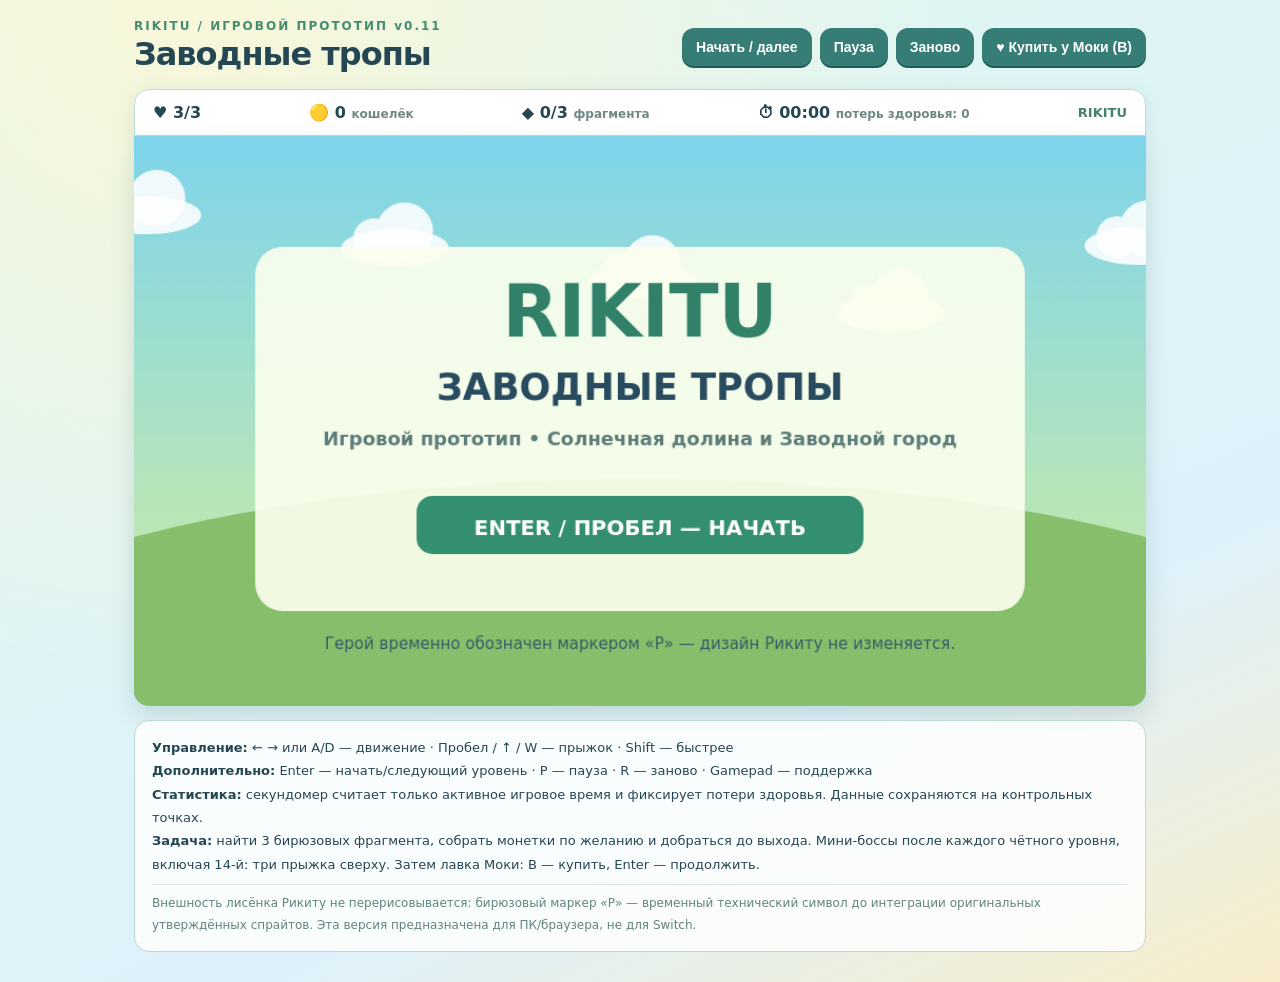
==== RIKITU_play_now.html @ 71de5b31 "Add Castle Gardens and Heart Foundry atop verified Mountain world" ====
<!doctype html>
<html lang="ru">
<head>
<meta charset="UTF-8"/>
<meta name="viewport" content="width=device-width, initial-scale=1"/>
<title>RIKITU: Заводные тропы — игровой прототип v0.11</title>
<style>
:root{color-scheme:light;font-family:system-ui,-apple-system,BlinkMacSystemFont,'Segoe UI',sans-serif; background:#e8f4ec;color:#254653}
*{box-sizing:border-box}body{margin:0;min-height:100vh;background:radial-gradient(ellipse at 15% 0%,#f8f7d9,transparent 50%),linear-gradient(155deg,#e0f8ef,#def1fb 70%,#f8edca)}
.shell{margin:auto;max-width:1060px;padding:19px 24px 30px}.top{display:flex;gap:10px;align-items:center;justify-content:space-between;flex-wrap:wrap;margin-bottom:14px}.eyebrow{font-size:12px;font-weight:900;letter-spacing:2px;color:#448b70}h1{margin:3px 0;font-size:32px;line-height:1.14;letter-spacing:-1px}.topactions{display:flex;gap:8px;flex-wrap:wrap}button{border:none;cursor:pointer;border-radius:12px;background:#367e75;color:#fff;font-size:14px;font-weight:800;padding:11px 14px;box-shadow:0 2px 0 #1e5b56}button:hover{background:#2c695f}button:active{transform:translateY(1px);box-shadow:0 1px 0 #1e5b56}.hud{display:flex;flex-wrap:wrap;justify-content:space-between;gap:12px;padding:13px 18px;align-items:center;background:#fff;box-shadow:0 4px 20px #56756622;border:1px solid #bdddcf;border-radius:15px 15px 0 0;font-weight:900}.hud span{white-space:nowrap}.hud span small{color:#708783;font-size:12px;font-weight:600}.hud .level-mark{color:#458171;font-size:13px}.stage{overflow:hidden;background:#76c4df;border-radius:0 0 15px 15px;box-shadow:0 10px 24px #2e58552b}canvas{display:block;width:100%;height:auto;aspect-ratio:16/9;image-rendering:auto}.help{margin-top:14px;background:#ffffffd9;padding:15px 17px;border:1px solid #bbd9cf;border-radius:15px;font-size:13px;line-height:1.8}.note{margin-top:8px;border-top:1px solid #d7e7dc;padding-top:8px;color:#63837d;font-size:12px}.touchbar{display:flex;gap:10px;justify-content:center;margin:12px 0 0;touch-action:none}.touchbar button{font-size:17px;min-width:88px;padding:15px}.touchbar button:last-child{min-width:165px;background:#c68043}@media(min-width:1024px){.touchbar{display:none}}@media(max-width:600px){.shell{padding:8px 8px 30px}h1{font-size:27px}.topactions button{font-size:11px;padding:9px}.hud{gap:5px;padding:10px 8px;font-size:13px}.hud .level-mark{font-size:10px}.help{font-size:12px}.note{font-size:11px}}

</style>
</head>
<body>
<main class="shell">
  <header class="top">
    <div><div class="eyebrow">RIKITU / ИГРОВОЙ ПРОТОТИП v0.11</div><h1>Заводные тропы</h1></div>
    <div class="topactions"><button id="start">Начать / далее</button><button id="pause">Пауза</button><button id="restart">Заново</button><button id="buy-heart">♥ Купить у Моки (B)</button></div>
  </header>
  <div id="hud" class="hud" aria-live="polite"><span>♥ 3</span><span>🟡 0</span><span>◆ 0/3</span><span>RIKITU</span></div>
  <div class="stage"><canvas id="game" width="960" height="540" aria-label="Игровой прототип четырнадцати уровней RIKITU"></canvas></div>
  <div class="touchbar" aria-label="Экранное управление"><button data-touch="left">◀</button><button data-touch="right">▶</button><button data-touch="jump">ПРЫЖОК</button></div>
  <div class="help">
    <div><b>Управление:</b> ← → или A/D — движение · Пробел / ↑ / W — прыжок · Shift — быстрее</div>
    <div><b>Дополнительно:</b> Enter — начать/следующий уровень · P — пауза · R — заново · Gamepad — поддержка</div>
    <div><b>Статистика:</b> секундомер считает только активное игровое время и фиксирует потери здоровья. Данные сохраняются на контрольных точках.</div>
    <div><b>Задача:</b> найти 3 бирюзовых фрагмента, собрать монетки по желанию и добраться до выхода. Мини-боссы после каждого чётного уровня, включая 14-й: три прыжка сверху. Затем лавка Моки: B — купить, Enter — продолжить.</div>
    <div class="note">Внешность лисёнка Рикиту не перерисовывается: бирюзовый маркер «Р» — временный технический символ до интеграции оригинальных утверждённых спрайтов. Эта версия предназначена для ПК/браузера, не для Switch.</div>
  </div>
</main>
<script>
/* RIKITU: Zavodnye Tropy — portable rules, no copyrighted visual assets.
 * This module works in both browsers (window.RikituCore) and Node (require).
 */
(function(root, make) {
  const api = make();
  if (typeof module !== 'undefined' && module.exports) module.exports = api;
  root.RikituCore = api;
})(typeof globalThis !== 'undefined' ? globalThis : this, function(){
  'use strict';
  const SETTINGS = Object.freeze({
    gravity: 1580,
    jumpSpeed: 625,
    walkSpeed: 225,
    runSpeed: 265,
    playerWidth: 33,
    playerHeight: 43,
    startingHearts: 3,
    maxHearts: 7,
    coinsPerStage: 90,
    heartUnlockStages: [2,6,10,14],
    heartUpgradePrices: [120,160,200,240],
    fragmentsPerStage: 3,
    checkpointX: [1260, 1430],
    invincibility: 1.6,
    coyoteTime: 0.115,
    jumpBuffer: 0.12,
  });
  function boxHit(a,b){return a.x < b.x+b.w && a.x+a.w > b.x && a.y < b.y+b.h && a.y+a.h>b.y;}
  function canExit(fragments,bossRequired,bossDefeated){
    return fragments>=SETTINGS.fragmentsPerStage && (!bossRequired || bossDefeated);
  }
  function collectFragment(collected,id) {const after = new Set(collected);after.add(id);return after;}
  function playerCanJump(p) {return !!p.grounded || p.coyote>0;}
  function stompFromAbove(prevBottom, nowBottom, targetTop, falling){
    return falling && prevBottom<=targetTop+12 && nowBottom >=targetTop;
  }
  function heartAfterDamage(hearts) {return Math.max(0,hearts-1);}
  function isShopStage(stage){return Number.isInteger(stage)&&stage>=2&&stage<=16&&stage%2===0;}
  function unlockedUpgrades(clearedStage){
    return SETTINGS.heartUnlockStages.filter(s=>clearedStage>=s).length;
  }
  function nextHeartPurchase(clearedStage,purchasedCount,coins){
    const limit=unlockedUpgrades(clearedStage);
    if(!isShopStage(clearedStage)||!Number.isInteger(purchasedCount)||purchasedCount<0||purchasedCount>=4)
      return {available:false,reason:'not-in-shop-or-maxed'};
    if(purchasedCount>=limit)return {available:false,reason:'not-unlocked'};
    const price=SETTINGS.heartUpgradePrices[purchasedCount];
    return {available:coins>=price,reason:coins>=price?'ready':'insufficient-coins',price,
      heartsAfter:SETTINGS.startingHearts+purchasedCount+1,unlocked:limit};
  }
  function buyHeart(clearedStage,purchasedCount,coins){
    const offer=nextHeartPurchase(clearedStage,purchasedCount,coins);
    if(!offer.available)return {success:false,purchasedCount,coins,hearts:SETTINGS.startingHearts+purchasedCount};
    return {success:true,purchasedCount:purchasedCount+1,coins:coins-offer.price,hearts:offer.heartsAfter};
  }
  return {SETTINGS,boxHit,canExit,collectFragment,playerCanJump,stompFromAbove,heartAfterDamage,
    isShopStage,unlockedUpgrades,nextHeartPurchase,buyHeart};
});

</script>
<script>
(function () {
  'use strict';
  const C=window.RikituCore;
  if(!C) throw new Error('game-core.js must load before game.js');
  const canvas=document.querySelector('#game'),ctx=canvas.getContext('2d');
  const W=960,H=540,GROUND=456;
  const sfx=()=>{}; // Sound will come from original RIKITU sound-design later.
  // v0.2: four sections, three checkpoints and exactly 90 optional coins per route.
  const coinsAlong=(spans,step=145)=>spans.flatMap(([a,b])=>{
    const out=[];for(let x=Math.max(160,a+135);x<b-80;x+=step)out.push([x,393]);return out;
  });
  const platformCoins=platforms=>platforms.flatMap(([x,y,w])=>
    [0.25,0.50,0.75].map(t=>[Math.round(x+w*t),y-46]));
  const chapterInfo=[
    {name:'Цветочная тропа',world:'Солнечная долина',width:7900,
      ground:[[0,1660],[1735,3020],[3095,4310],[4385,5790],[5865,7900]],
      platforms:[[490,390,185],[1030,383,175],[1450,386,165],[2080,385,200],[2630,388,185],
        [3380,386,195],[3560,374,165],[4040,391,195],[4740,389,190],[5230,378,190],
        [5600,394,145],[6280,382,180],[6770,388,210],[7330,388,180]],
      fragments:[[1530,345],[3650,332],[6870,347]],checkpoints:[2050,4490,6150],
      enemies:[{x:820,a:745,b:1030},{x:2450,a:2310,b:2700},{x:3270,a:3150,b:3470},
        {x:4840,a:4660,b:5070},{x:5480,a:5350,b:5640},{x:7130,a:7030,b:7320}],
      sections:[[0,'Цветущие луга'],[2000,'Лесная опушка'],[4200,'Старый ручей'],[6100,'Дорога к мосту']],
      gate:7770,boss:null,startText:'Длинная Цветочная тропа: найди три фрагмента по пути!',
      endText:'Мост восстановлен! Но у мельницы клубится странный пар. Надо проверить.',decor:'meadow'},
    {name:'Мельница у ручья',world:'Солнечная долина',width:8550,
      ground:[[0,1810],[1880,3250],[3330,4690],[4770,6050],[6130,8550]],
      platforms:[[545,385,180],[1190,388,200],[1590,379,190],[2320,381,180],
        [2850,386,185],[3590,390,180],[4210,379,210],[4470,394,180],
        [5140,383,210],[5780,384,155],[6540,386,185],[6980,382,195],[7450,382,185]],
      fragments:[[1650,340],[4275,340],[7030,343]],checkpoints:[2200,4930,6980],
      enemies:[{x:840,a:735,b:1050},{x:2520,a:2440,b:2750},{x:3710,a:3550,b:3900},
        {x:5330,a:5200,b:5520},{x:6320,a:6200,b:6530},{x:7260,a:7160,b:7440}],
      sections:[[0,'Речной берег'],[2100,'Деревянные настилы'],[4300,'Водяные колёса'],[6700,'Мельничный двор']],
      gate:8370,boss:{x:7910,hp:3,name:'Заводной Жук'},startText:'Собери три фрагмента и победи мини-босса!',
      endText:'Рикиту находит пластину с клеймом мастерской. Это точно не простая авария…',decor:'mill'}
    ,{name:'Грибная роща',world:'Солнечная долина',width:8270,
      ground:[[0,1670],[1745,3180],[3260,4790],[4870,6330],[6410,8270]],
      platforms:[[520,381,200],[1080,380,180],[1490,384,185],[2200,377,210],
        [2760,387,190],[3530,379,190],[3940,379,190],[4440,388,200],
        [5170,381,175],[5740,387,220],[6660,378,180],[7040,383,200],[7570,382,205]],
      mushrooms:[[940,GROUND],[2670,GROUND],[5660,GROUND]],
      fragments:[[1530,344],[3970,344],[7040,346]],checkpoints:[2010,4330,6520],
      enemies:[{x:860,a:760,b:1030},{x:2380,a:2280,b:2520},{x:3690,a:3490,b:3880},
        {x:5280,a:5170,b:5500},{x:6110,a:5970,b:6280},{x:7490,a:7330,b:7720}],
      sections:[[0,'Лесные поляны'],[2110,'Пружинящие грибы'],[4210,'Тихая пещера'],[6380,'Тайная тропа']],
      gate:8140,boss:null,startText:'Грибная роща: мягкие грибы подбрасывают Рикиту выше!',
      endText:'Все часы показывают 07:12. Рейна предлагает исследовать старый мост.',decor:'grove'},
    {name:'Мост шестерён',world:'Солнечная долина',width:8880,
      ground:[[0,1730],[1810,3370],[3450,4960],[5040,6610],[6690,8880]],
      platforms:[[610,380,190],[1280,378,200],[1630,383,175],[2380,378,200],
        [2910,383,185],[3680,376,195],[4220,382,210],[4710,379,180],
        [5460,382,195],[6040,379,215],[7070,382,175],[7420,376,205],[7930,381,190]],
      switches:[[2260,GROUND],[4930,GROUND],[6990,GROUND]],
      fragments:[[1580,343],[4590,339],[7420,343]],checkpoints:[2100,4570,6900],
      enemies:[{x:870,a:760,b:1020},{x:2570,a:2460,b:2850},{x:3860,a:3690,b:4060},
        {x:5510,a:5400,b:5690},{x:6360,a:6190,b:6550},{x:7620,a:7510,b:7840}],
      sections:[[0,'Первый пролёт'],[2190,'Механические опоры'],[4440,'Три рычага'],[6660,'Ворота моста']],
      gate:8740,boss:{x:8290,hp:3,name:'Страж моста'},
      startText:'Мост шестерён: включи рычаги, найди три фрагмента и одолей Стража!',
      endText:'Приказ закрыть мост отдали заранее. Рикиту с Рейной идут в Заводной город.',decor:'bridge'}
    ,{name:'Улица мастерских',world:'Заводной город',width:9140,
      ground:[[0,1790],[1865,3450],[3530,5020],[5095,6650],[6730,9140]],
      platforms:[[510,385,190],[1080,381,190],[1550,383,205],[2250,379,195],[2840,384,210],
        [3710,386,180],[4170,380,210],[4660,385,180],[5480,383,210],
        [5960,379,205],[7120,380,185],[7580,385,190],[8160,383,220]],
      conveyors:[[1070,430,300,48],[3890,430,300,-42],[6960,430,300,52]],
      fragments:[[1700,345],[4590,346],[7780,345]],checkpoints:[2200,4760,6920],
      enemies:[{x:780,a:670,b:1050},{x:2490,a:2370,b:2710},{x:3920,a:3760,b:4080},
        {x:5680,a:5540,b:5830},{x:6500,a:6360,b:6620},{x:8480,a:8330,b:8630}],
      sections:[[0,'Часовая улица'],[2280,'Фабричные дворы'],[4580,'Улица посылок'],[6890,'Площадь мастерских']],
      gate:8950,boss:null,startText:'Новый мир: Заводной город! Найди три фрагмента и накладную Кэша.',
      endText:'Кэш показывает накладную: все грузы везли через Подземную доставку.',decor:'city'},
    {name:'Подземная доставка',world:'Заводной город',width:9910,
      ground:[[0,1870],[1940,3550],[3630,5280],[5360,7020],[7100,9910]],
      platforms:[[520,382,185],[1230,378,210],[1720,380,205],[2440,383,200],[3080,379,190],
        [3910,382,205],[4680,378,195],[5160,386,175],[5910,383,190],
        [6520,379,210],[7550,385,190],[8170,381,195],[8780,383,205]],
      conveyors:[[590,431,310,42],[3980,430,310,-48],[7480,430,330,50]],
      vents:[[1350,GROUND],[4740,GROUND],[7910,GROUND]],
      fragments:[[1810,342],[5220,340],[8120,345]],checkpoints:[2300,5060,7360],
      enemies:[{x:780,a:680,b:1030},{x:2680,a:2550,b:2930},{x:3820,a:3700,b:4000},
        {x:5550,a:5430,b:5690},{x:6860,a:6770,b:6990},{x:8420,a:8260,b:8610}],
      sections:[[0,'Транспортный тоннель'],[2390,'Пневматические шахты'],[4870,'Зона сортировки'],[7350,'Главный грузовой склад']],
      gate:9730,boss:{x:9210,hp:3,name:'Пыльный бурильщик'},
      startText:'Подземная доставка: паровые подъёмники и конвейеры помогут найти детали.',
      endText:'Магистр Пыль подтверждает: тоннели закрыли по странному приказу.',decor:'tunnel'}
    ,{name:'Часовая площадь',world:'Заводной город',width:9470,
      ground:[[0,1820],[1895,3520],[3600,5220],[5300,6840],[6920,9470]],
      platforms:[[510,383,200],[1180,379,190],[1590,383,205],[2440,382,180],[3130,378,200],
        [3900,385,205],[4560,379,190],[5030,383,180],[5650,381,220],
        [6370,385,190],[7360,382,205],[8050,379,190],[8670,381,210]],
      clockPads:[[1350,GROUND],[4140,GROUND],[7770,GROUND]],
      conveyors:[[2600,430,310,40],[6030,430,300,-42]],
      fragments:[[1740,345],[4760,345],[8110,344]],checkpoints:[2240,4930,7240],
      enemies:[{x:850,a:720,b:1070},{x:2700,a:2590,b:2910},{x:4000,a:3830,b:4190},
        {x:5560,a:5450,b:5750},{x:6590,a:6470,b:6800},{x:8410,a:8280,b:8560}],
      sections:[[0,'Колокольная улица'],[2360,'Площадь механиков'],[4720,'Архивный проход'],[7040,'Старый регистратор']],
      gate:9290,boss:null,startText:'Часовая площадь: циферблаты поднимают Рикиту без ограничения времени.',
      endText:'Регистратор сохранил время 07:12. Кто-то позднее исправил записи!',decor:'clock'},
    {name:'Склад приказов',world:'Заводной город',width:10180,
      ground:[[0,1900],[1980,3700],[3780,5520],[5600,7450],[7530,10180]],
      platforms:[[480,381,195],[1250,384,205],[1690,380,190],[2390,379,205],
        [3120,385,195],[4100,381,200],[4770,383,205],[5390,380,185],
        [6160,382,195],[6840,379,210],[7660,384,200],[8310,381,205],[8970,379,190]],
      conveyors:[[890,430,315,45],[4320,430,300,-48],[7730,430,330,47]],
      switches:[[2120,GROUND],[5390,GROUND],[7560,GROUND]],
      fragments:[[1820,344],[5080,343],[8450,343]],checkpoints:[2380,5230,7710],
      enemies:[{x:850,a:740,b:1090},{x:2720,a:2590,b:2870},{x:4250,a:4100,b:4480},
        {x:5840,a:5720,b:6080},{x:7230,a:7050,b:7410},{x:8560,a:8460,b:8820}],
      sections:[[0,'Приёмная склада'],[2460,'Линия сортировки'],[4990,'Комната печатей'],[7650,'Хранилище распоряжений']],
      gate:9990,boss:{x:9470,hp:3,name:'Патрульный автомат'},
      startText:'Склад приказов: активируй печати и найди три детали до выхода.',
      endText:'Рэтчет предъявил приказ центральной службы. Нить расследования ведёт в Забытые горы.',decor:'depot'}
    ,{name:'Туманный перевал',world:'Забытые горы',width:9520,
      ground:[[0,1830],[1910,3510],[3590,5260],[5340,7030],[7110,9520]],
      platforms:[[560,384,190],[1240,381,210],[1680,385,180],[2410,379,195],
        [3020,382,200],[3850,383,210],[4480,379,200],[5030,382,185],
        [5720,380,205],[6460,384,210],[7430,381,185],[8060,379,195],[8650,384,200]],
      gusts:[[1240,GROUND],[3880,GROUND],[7520,GROUND]],
      fragments:[[1740,344],[4730,344],[8170,345]],checkpoints:[2280,4880,7290],
      enemies:[{x:840,a:730,b:1040},{x:2610,a:2510,b:2880},{x:4170,a:4060,b:4370},
        {x:5660,a:5510,b:5820},{x:6870,a:6710,b:6980},{x:8460,a:8330,b:8680}],
      sections:[[0,'Туманная дорога'],[2310,'Скальный уступ'],[4810,'Старая метеостанция'],[7210,'Перевалочный пункт']],
      gate:9330,boss:null,startText:'Туманный перевал: восходящие потоки помогают перепрыгивать скалы.',
      endText:'В горной накладной указан необычный груз, направленный на Облачную пристань.',decor:'mountain'},
    {name:'Облачная пристань',world:'Забытые горы',width:10320,
      ground:[[0,1940],[2010,3820],[3900,5660],[5740,7670],[7750,10320]],
      platforms:[[580,383,205],[1180,379,190],[1710,382,210],[2480,382,205],
        [3180,378,195],[4260,382,195],[4850,381,205],[5470,384,185],
        [6350,380,210],[7050,383,195],[8040,381,190],[8680,379,210],[9260,384,200]],
      gusts:[[980,GROUND],[4300,GROUND],[7120,GROUND],[8620,GROUND]],
      conveyors:[[2860,430,300,38],[6520,430,300,-38]],
      fragments:[[1900,345],[5210,342],[8740,343]],checkpoints:[2470,5420,8020],
      enemies:[{x:870,a:760,b:1010},{x:2700,a:2550,b:2850},{x:4420,a:4300,b:4650},
        {x:6130,a:6000,b:6340},{x:7380,a:7210,b:7550},{x:9030,a:8900,b:9240}],
      sections:[[0,'Подъём к причалу'],[2560,'Облачные платформы'],[5120,'Зал погрузки'],[7920,'Лётная площадка']],
      gate:10140,boss:{x:9650,hp:3,name:'Ветряной автомат'},
      startText:'Облачная пристань: используй безопасные восходящие потоки, чтобы найти детали.',
      endText:'Капитан Буря сообщил: часовое оборудование везли по закрытому маршруту.',decor:'skyport'}
    ,{name:'Кристальные пещеры',world:'Забытые горы',width:9820,
      ground:[[0,1850],[1930,3630],[3710,5470],[5550,7250],[7330,9820]],
      platforms:[[540,381,185],[1100,378,195],[1560,383,205],[2350,381,190],
        [3060,385,195],[3890,379,210],[4560,383,190],[5090,380,190],
        [5900,380,215],[6620,383,205],[7500,380,190],[8190,383,210],[8930,380,190]],
      crystals:[[1120,GROUND],[3980,GROUND],[7650,GROUND]],
      fragments:[[1770,343],[4930,341],[8440,343]],checkpoints:[2370,5050,7470],
      enemies:[{x:850,a:710,b:1020},{x:2690,a:2510,b:2870},{x:4060,a:3920,b:4250},
        {x:5800,a:5650,b:5950},{x:6990,a:6810,b:7190},{x:8610,a:8470,b:8800}],
      sections:[[0,'Сверкающий вход'],[2430,'Зал кристаллов'],[4820,'Архив древних мастеров'],[7340,'Подземный ручей']],
      gate:9620,boss:null,startText:'Кристальные пещеры: светящиеся кристаллы мягко подбрасывают вверх.',
      endText:'Леди Морин показала старинный чертёж: Сердце дорог специально разъединяет шестерни при аварии.',decor:'crystal'},
    {name:'Шахта молчания',world:'Забытые горы',width:10700,
      ground:[[0,1910],[1990,3860],[3940,5900],[5980,7970],[8050,10700]],
      platforms:[[540,380,195],[1260,383,190],[1810,378,200],[2510,380,200],
        [3260,385,195],[4150,380,205],[4800,383,210],[5450,381,190],
        [6300,381,210],[7100,380,200],[8200,380,190],[8870,383,195],[9470,381,200]],
      conveyors:[[730,430,290,43],[4610,430,300,-44],[8290,430,330,46]],
      vents:[[1480,GROUND],[5140,GROUND],[7580,GROUND]],
      switches:[[2590,GROUND],[6030,GROUND],[8260,GROUND]],
      fragments:[[1810,343],[5600,342],[9130,344]],checkpoints:[2520,5490,8200],
      enemies:[{x:840,a:730,b:1040},{x:2800,a:2680,b:3020},{x:4300,a:4150,b:4500},
        {x:6660,a:6530,b:6850},{x:7850,a:7740,b:7970},{x:9110,a:8970,b:9270}],
      sections:[[0,'Шахтные ворота'],[2740,'Сортировка руды'],[5440,'Термальный архив'],[8180,'Площадка буровых машин']],
      gate:10530,boss:{x:9930,hp:3,name:'Буровой караул'},
      startText:'Шахта молчания: используй пар и конвейеры, затем останови Буровой караул.',
      endText:'Шахтный регистратор подтвердил опасное ускорение Сердца дорог. Нужно найти способ безопасного ремонта.',decor:'mine'}
    ,{name:'Замковые сады',world:'Замок механизмов',width:9950,
      ground:[[0,1950],[2030,3890],[3970,5860],[5940,7750],[7830,9950]],
      platforms:[[570,381,205],[1240,383,195],[1770,380,190],[2520,381,210],
        [3240,379,190],[4230,382,200],[4880,379,210],[5570,381,185],
        [6410,379,205],[7150,383,190],[8060,381,195],[8620,380,205],[9150,383,210]],
      mushrooms:[[1100,GROUND],[4780,GROUND],[8190,GROUND]],
      switches:[[2330,GROUND],[6110,GROUND],[8080,GROUND]],
      fragments:[[1840,344],[5240,342],[8730,346]],checkpoints:[2520,5280,7950],
      enemies:[{x:890,a:750,b:1070},{x:2790,a:2660,b:2960},{x:4380,a:4230,b:4630},
        {x:6580,a:6440,b:6760},{x:7640,a:7500,b:7740},{x:9060,a:8920,b:9250}],
      sections:[[0,'Розарий башен'],[2510,'Аллея статуй'],[5060,'Сад заводных ворот'],[7640,'Путь в литейную']],
      gate:9780,boss:null,startText:'Замковые сады: ищи три фрагмента, мягкие грибы и безопасные механические рычаги.',
      endText:'Барон Грейсток раскрыл свои сделки и указал дорогу к мастерской Моториуса.',decor:'gardens'},
    {name:'Литейная Сердца',world:'Замок механизмов',width:11200,
      ground:[[0,2040],[2120,4220],[4300,6420],[6500,8660],[8740,11200]],
      platforms:[[530,382,200],[1230,379,205],[1890,383,190],[2690,380,205],
        [3520,381,195],[4700,382,210],[5310,379,205],[6000,380,195],
        [6950,381,205],[7680,383,195],[8800,379,190],[9450,383,195],[10140,380,205]],
      conveyors:[[800,430,310,45],[4670,430,300,-42],[8940,430,320,47]],
      vents:[[1570,GROUND],[5420,GROUND],[8380,GROUND]],
      switches:[[2380,GROUND],[6500,GROUND],[8770,GROUND]],
      fragments:[[1960,343],[5900,344],[9560,342]],checkpoints:[2600,5800,8690],
      enemies:[{x:870,a:740,b:1040},{x:2990,a:2790,b:3160},{x:4740,a:4540,b:4920},
        {x:6930,a:6710,b:7130},{x:8350,a:8200,b:8590},{x:9590,a:9460,b:9800}],
      sections:[[0,'Зал руды'],[2740,'Кузнечные механизмы'],[5470,'Литейные конвейеры'],[8760,'Главная сборочная']],
      gate:11020,boss:{x:10470,hp:3,name:'Сборочный исполин'},
      startText:'Литейная Сердца: поднимайся на пару, обходи машины и останови Сборочного исполина.',
      endText:'Моториус показал ограничитель скорости. Теперь Сердце дорог можно восстановить безопасно.',decor:'foundry'}
  ].map(d=>{
    const coins=[...coinsAlong(d.ground),...platformCoins(d.platforms)];
    let i=0;
    while(coins.length<C.SETTINGS.coinsPerStage){
      const [a,b]=d.ground[i%d.ground.length],x=a+65+Math.floor(i/d.ground.length)*47;
      if(x<b-30&&!coins.some(c=>Math.abs(c[0]-x)<20&&Math.abs(c[1]-425)<20))coins.push([x,425]);
      i++;if(i>5000)throw new Error('Could not place target coins');
    }
    return {...d,coins:coins.slice(0,C.SETTINGS.coinsPerStage)};
  });
  const keys=new Set(); const touch={left:false,right:false,jump:false};
  let mode='title',levelIndex=0,level=null,p=null,cam=0,frame=0,lastTime=0,acc=0,toast='',toastTime=0,storyText='',bossHint=false;
  const fixed=1/60;
  let stageCoins=0,allCoins=0,purchasedHearts=0,shopStage=0;
  let stageSeconds=0,stageHits=0,stageRecords=[];
  const lifeCapacity=()=>C.SETTINGS.startingHearts+purchasedHearts;
  const clamp=(v,a,b)=>Math.min(b,Math.max(a,v));
  const coinBox=(x,y)=>({x:x-12,y:y-12,w:24,h:24});
  const formatClock=seconds=>`${String(Math.floor(seconds/60)).padStart(2,'0')}:${String(Math.floor(seconds%60)).padStart(2,'0')}`;

  const SAVE_KEY='rikitu-zavodnye-tropy-checkpoint-v1';
  const allowedSaveModes=new Set(['playing','between','shop','victory']);
  function readSave(){
    try{
      const raw=localStorage.getItem(SAVE_KEY);
      if(!raw)return null;
      const s=JSON.parse(raw);
      const int=x=>Number.isInteger(x);
      if(!s||s.version!==1||!allowedSaveModes.has(s.mode))return null;
      if(!int(s.levelIndex)||s.levelIndex<0||s.levelIndex>=chapterInfo.length)return null;
      // v0.5 ended after level 4; migrate its victory screen into the level-5 transition.
      if(s.mode==='victory'&&s.levelIndex===3&&chapterInfo.length>4)s.mode='between';
      if(s.mode==='victory'&&s.levelIndex===5&&chapterInfo.length>6)s.mode='between';
      if(s.mode==='victory'&&s.levelIndex===7&&chapterInfo.length>8)s.mode='between';
      if(s.mode==='victory'&&s.levelIndex===9&&chapterInfo.length>10)s.mode='between';
      if(s.mode==='victory'&&s.levelIndex===11&&chapterInfo.length>12)s.mode='between';
      if(!int(s.wallet)||s.wallet<0||s.wallet>chapterInfo.length*C.SETTINGS.coinsPerStage)return null;
      if(!int(s.purchased)||s.purchased<0||s.purchased>4||s.purchased>C.unlockedUpgrades(s.levelIndex+1))return null;
      if(!Array.isArray(s.fragments)||!Array.isArray(s.coins)||!Array.isArray(s.switches))return null;
      const d=chapterInfo[s.levelIndex];
      const validIds=(ids,max)=>ids.length<=max&&new Set(ids).size===ids.length&&ids.every(v=>int(v)&&v>=0&&v<max);
      if(!validIds(s.fragments,3)||!validIds(s.coins,d.coins.length)||!validIds(s.switches,(d.switches||[]).length))return null;
      if(!int(s.stageCoins)||s.stageCoins!==s.coins.length)return null; // Wallet may be lower after Moki purchases.
      if(!int(s.checkpoint)||![105,...d.checkpoints].includes(s.checkpoint))return null;
      if(!int(s.hearts)||s.hearts<1||s.hearts>3+s.purchased)return null;
      // Optional fields: existing checkpoint saves created before the pacing update remain valid.
      if(s.seconds!==undefined&&(!Number.isFinite(s.seconds)||s.seconds<0||s.seconds>36000))return null;
      if(s.hits!==undefined&&(!int(s.hits)||s.hits<0||s.hits>9999))return null;
      // Completion history was introduced after the original checkpoint format.
      if(s.records!==undefined){
        if(!Array.isArray(s.records)||s.records.length>chapterInfo.length)return null;
        const used=new Set();
        for(const r of s.records){
          if(!r||!int(r.stage)||r.stage<1||r.stage>s.levelIndex+1||used.has(r.stage))return null;
          if(!Number.isFinite(r.seconds)||r.seconds<0||r.seconds>36000)return null;
          if(!int(r.hits)||r.hits<0||r.hits>9999)return null;
          if(!int(r.coins)||r.coins<0||r.coins>C.SETTINGS.coinsPerStage)return null;
          used.add(r.stage);
        }
      }
      if(typeof s.bossDown!=='boolean')return null;
      if(s.mode==='shop'&&(!C.isShopStage(s.levelIndex+1)||!s.bossDown))return null;
      if(s.mode==='between'&&s.levelIndex>=chapterInfo.length-1)return null;
      if(s.mode==='victory'&&s.levelIndex!==chapterInfo.length-1)return null;
      return s;
    }catch(e){return null;}
  }
  let startupSave=readSave();
  function persist(){
    if(!level||!p||!allowedSaveModes.has(mode))return;
    const data={version:1,levelIndex,mode,wallet:allCoins,purchased:purchasedHearts,
      stageCoins,fragments:level.fragments.filter(x=>x.got).map(x=>x.id),
      coins:level.coins.filter(x=>x.got).map(x=>x.id),
      switches:level.switches.map((x,i)=>x.on?i:-1).filter(x=>x>=0),
      checkpoint:level.activeCheckpoint,hearts:p.hearts,
      seconds:Math.round(stageSeconds*10)/10,hits:stageHits,records:stageRecords.map(x=>({...x})),
      bossDown:!!level.boss&&!level.boss.alive};
    try{localStorage.setItem(SAVE_KEY,JSON.stringify(data));startupSave=data;}catch(e){}
  }
  function resume(){
    const s=startupSave;
    if(!s)return false;
    newLevel(s.levelIndex,false);
    allCoins=s.wallet;purchasedHearts=s.purchased;stageCoins=s.stageCoins;
    stageSeconds=s.seconds??0;stageHits=s.hits??0;stageRecords=(s.records||[]).map(x=>({...x}));
    for(const item of level.fragments)item.got=s.fragments.includes(item.id);
    for(const item of level.coins)item.got=s.coins.includes(item.id);
    level.switches.forEach((sw,i)=>{sw.on=s.switches.includes(i)});
    level.activeCheckpoint=s.checkpoint;
    level.checkpointCount=level.checkpoints.filter(cp=>cp<=s.checkpoint).length;
    p.spawnX=s.checkpoint;p.x=p.spawnX;p.y=GROUND-p.h;p.hearts=s.hearts;p.inv=1;
    if(s.bossDown&&level.boss){level.boss.alive=false;level.boss.hp=0;}
    mode=s.mode;shopStage=mode==='shop'?levelIndex+1:0;
    announce('Игра восстановлена с контрольной точки',2.5);
    updateHud();persist();return true;
  }

  function newLevel(index,save=true) {
    levelIndex=index;
    const d=chapterInfo[index];
    level={...d,
      platforms:d.platforms.map(a=>({x:a[0],y:a[1],w:a[2],h:16})),
      ground:d.ground.map(a=>({x:a[0],y:GROUND,w:a[1]-a[0],h:H-GROUND+180})),
      fragments:d.fragments.map((a,i)=>({id:i,x:a[0],y:a[1],w:25,h:25,got:false})),
      coins:d.coins.map((a,i)=>({id:i,x:a[0],y:a[1],got:false})),
      mushrooms:(d.mushrooms||[]).map(([x,y])=>({x,y})),
      conveyors:(d.conveyors||[]).map(([x,y,w,speed])=>({x,y,w,speed})),
      vents:(d.vents||[]).map(([x,y])=>({x,y})),
      clockPads:(d.clockPads||[]).map(([x,y])=>({x,y})),
      gusts:(d.gusts||[]).map(([x,y])=>({x,y})),
      crystals:(d.crystals||[]).map(([x,y])=>({x,y})),
      switches:(d.switches||[]).map(([x,y])=>({x,y,on:false})),
      enemies:d.enemies.map((e,i)=>({id:i,x:e.x,y:GROUND-28,w:33,h:28,a:e.a,b:e.b,dir:i%2?1:-1,dead:false})),
      boss:d.boss?{x:d.boss.x,y:GROUND-57,w:72,h:57,center:d.boss.x,hp:d.boss.hp,name:d.boss.name,hit:0,dir:1,alive:true}:null,
      activeCheckpoint:105, checkpointCount:0,
    };
    stageCoins=0;stageSeconds=0;stageHits=0;previousJump=false;
    p={x:105,y:GROUND-C.SETTINGS.playerHeight,w:C.SETTINGS.playerWidth,h:C.SETTINGS.playerHeight,
      vx:0,vy:0,grounded:false,coyote:0,jumpBuffer:0,inv:0,hearts:lifeCapacity(),
      spawnX:105, facing:1};
    cam=0;bossHint=false;toast=d.startText;toastTime=4.8;
    mode='playing';
    updateHud();if(save)persist();
  }
  function updateHud(){
    const fragmentCount=level?.fragments.filter(x=>x.got).length||0;
    const h=document.querySelector('#hud');
    h.innerHTML=`<span>♥ ${p?p.hearts:3}/${lifeCapacity()}</span><span>🟡 ${allCoins} <small>кошелёк</small></span><span>◆ ${fragmentCount}/3 <small>фрагмента</small></span><span>⏱ ${formatClock(stageSeconds)} <small>потерь здоровья: ${stageHits}</small></span><span class="level-mark">${level ? `${levelIndex+1}/${chapterInfo.length} — ${level.name} · ${Math.min(100,Math.round((p?.x||0)/level.width*100))}%` : 'RIKITU'}</span>`;
  }
  function announce(t,time=2.5){toast=t;toastTime=time;}
  function damage(){
    if(p.inv>0 || mode!=='playing')return;
    p.hearts=C.heartAfterDamage(p.hearts);p.inv=C.SETTINGS.invincibility;
    stageHits++;
    announce(p.hearts?'Осторожнее!':'Не беда! Вернёмся к контрольной точке.',1.6);
    if(p.hearts===0){p.hearts=lifeCapacity();respawn();}
    updateHud();persist();
  }
  function respawn(){
    p.x=p.spawnX;p.y=GROUND-p.h;p.vx=0;p.vy=0;p.inv=1.4;p.grounded=false;
    // Collected parts and coins persist, to keep the game accessible.
  }
  function jumpPressed(){return keys.has('Space')||keys.has('ArrowUp')||keys.has('KeyW')||touch.jump||gamepadJump;}
  let gamepadJump=false,gamepadX=0,gamepadPause=false,previousJump=false;
  function readGamepad(){
    let pads=[];try{pads=navigator.getGamepads?navigator.getGamepads():[];}catch(e){}
    const gp=Array.from(pads).find(g=>g&&g.connected);
    gamepadX=gp?gp.axes[0]||0:0;
    gamepadJump=!!(gp&&(gp.buttons[0]?.pressed||gp.buttons[1]?.pressed));
    const pause=!!(gp&&gp.buttons[9]?.pressed);
    if(pause&&!gamepadPause)togglePause(); gamepadPause=pause;
  }
  function update(dt){
    frame++;readGamepad();
    if(mode!=='playing')return;
    stageSeconds+=dt;
    const d=C.SETTINGS;
    if(toastTime>0)toastTime-=dt;
    p.inv=Math.max(0,p.inv-dt);
    const left=keys.has('ArrowLeft')||keys.has('KeyA')||touch.left||gamepadX<-.30;
    const right=keys.has('ArrowRight')||keys.has('KeyD')||touch.right||gamepadX>.30;
    p.vx=((right?1:0)-(left?1:0))*(keys.has('ShiftLeft')?d.runSpeed:d.walkSpeed);
    if(p.vx)p.facing=Math.sign(p.vx);
    const jumpNow=jumpPressed();
    p.jumpBuffer=(jumpNow&&!previousJump)?d.jumpBuffer:Math.max(0,p.jumpBuffer-dt);
    previousJump=jumpNow;
    p.coyote=p.grounded?d.coyoteTime:Math.max(0,p.coyote-dt);
    if(p.jumpBuffer>0&&C.playerCanJump(p)) {
      p.vy=-d.jumpSpeed;p.grounded=false;p.coyote=0;p.jumpBuffer=0;sfx();
    }
    const oldBottom=p.y+p.h;
    p.x=clamp(p.x+p.vx*dt,0,level.width-p.w);
    p.vy=Math.min(1050,p.vy+d.gravity*dt);
    p.y+=p.vy*dt;p.grounded=false;
    const solids=[...level.ground,...level.platforms];
    for(const b of solids){
      if(p.x+p.w <= b.x+3||p.x>=b.x+b.w-3)continue;
      if(p.vy>=0 && oldBottom<=b.y+10 && p.y+p.h>=b.y && p.y<=b.y){
        p.y=b.y-p.h;p.vy=0;p.grounded=true;
      }
    }
    // Gentle moving floor belts and steam updrafts: no new action buttons.
    if(p.grounded){
      for(const belt of level.conveyors){
        if(p.x+p.w>belt.x&&p.x<belt.x+belt.w){
          p.x=clamp(p.x+belt.speed*dt,0,level.width-p.w);break;
        }
      }
      for(const vent of level.vents){
        if(p.x+p.w>vent.x-18&&p.x<vent.x+52){
          p.vy=-705;p.grounded=false;announce('Паровой подъёмник!',1.2);break;
        }
      }
    }
    if(p.grounded){
      for(const dial of level.clockPads){
        if(p.x+p.w>dial.x-16&&p.x<dial.x+54){
          p.vy=-675;p.grounded=false;
          announce('Часовая пружина! Никакого таймера.',1.4);break;
        }
      }
    }
    // Gust vents are forgiving lifts: never force horizontal drift towards a pit.
    if(p.grounded){
      for(const gust of level.gusts){
        if(p.x+p.w>gust.x-24&&p.x<gust.x+66){
          p.vy=-690;p.grounded=false;announce('Тёплый восходящий поток!',1.3);break;
        }
      }
    }
    if(p.grounded){
      for(const crystal of level.crystals){
        if(p.x+p.w>crystal.x-20&&p.x<crystal.x+60){
          p.vy=-690;p.grounded=false;announce('Кристаллическая пружина!',1.2);break;
        }
      }
    }
    // Spring mushrooms are forgiving, optional vertical shortcuts in the Grove.
    if(p.grounded){
      for(const m of level.mushrooms){
        if(p.x+p.w>m.x-20&&p.x<m.x+64&&Math.abs(p.y+p.h-m.y)<7){
          p.vy=-730;p.grounded=false;announce('Пружинящий гриб!',1.0);break;
        }
      }
    }
    // One-touch bridge levers animate the route; only fragments gate the exit.
    for(const sw of level.switches){
      if(!sw.on&&p.x+p.w>sw.x&&p.x<sw.x+34&&Math.abs(p.y+p.h-sw.y)<75){
        sw.on=true;announce('Рычаг включён! Мост оживает.',1.7);
      }
    }
    if(p.y>H+150){damage();respawn();}
    let checkpointChanged=false;
    for(const cp of level.checkpoints){
      if(p.x>=cp && level.activeCheckpoint<cp){
        level.activeCheckpoint=cp;level.checkpointCount++;p.spawnX=cp;checkpointChanged=true;
        announce(`✓ Контрольная точка ${level.checkpointCount}/3. Находки сохраняются!`,2.9);
      }
    }
    let hudChanged=false;
    for(const part of level.fragments){
      if(part.got)continue;
      if(C.boxHit(p,{x:part.x-20,y:part.y-30,w:65,h:72})){
        part.got=true;hudChanged=true;
        const count=level.fragments.filter(q=>q.got).length;
        announce(count===3?'◆ Деталь собрана! Путь к выходу открыт.':`◆ Найден фрагмент ${count} из 3!`,3.0);
      }
    }
    for(const coin of level.coins){
      if(coin.got)continue;
      if(C.boxHit(p,coinBox(coin.x,coin.y))){coin.got=true;stageCoins++;allCoins++;hudChanged=true;}
    }
    for(const e of level.enemies){
      if(e.dead)continue;
      e.x+=e.dir*43*dt;
      if(e.x<e.a||e.x>e.b){e.x=clamp(e.x,e.a,e.b);e.dir*=-1;}
      if(C.boxHit(p,e)){
        if(C.stompFromAbove(oldBottom,p.y+p.h,e.y,p.vy>=0)){
          e.dead=true;p.vy=-360;announce('Отличный прыжок!',1.1);
        }else damage();
      }
    }
    if(level.boss&&level.boss.alive){
      let boss=level.boss;
      boss.hit=Math.max(0,boss.hit-dt);
      boss.x+=boss.dir*48*dt;
      if(boss.x<boss.center-80||boss.x>boss.center+80)boss.dir*=-1;
      if(p.x>boss.center-380&&!bossHint){bossHint=true;announce(`Мини-босс: ${boss.name}. Прыгни сверху трижды!`,4.5);}
      if(C.boxHit(p,boss)){
        if(boss.hit<=0&&C.stompFromAbove(oldBottom,p.y+p.h,boss.y,p.vy>=0)){
          boss.hp--;boss.hit=0.85;p.vy=-490;p.y=boss.y-p.h-1;
          announce(boss.hp?`${boss.name}: осталось ${boss.hp} попаданий!`:`${boss.name} остановлен! Иди к выходу.`,2.3);
          if(boss.hp===0){boss.alive=false;persist();}
        }else if(boss.hit<=0) damage();
      }
    }
    if(hudChanged)updateHud();
    if(hudChanged||checkpointChanged)persist();
    if(p.x+p.w >level.gate-30){
      if(C.canExit(level.fragments.filter(x=>x.got).length,!!level.boss,!level.boss||!level.boss.alive)){
        if(!stageRecords.some(r=>r.stage===levelIndex+1))
          stageRecords.push({stage:levelIndex+1,seconds:Math.round(stageSeconds*10)/10,hits:stageHits,coins:stageCoins});
        storyText=level.endText; if(C.isShopStage(levelIndex+1)){mode='shop';shopStage=levelIndex+1;} else mode=levelIndex===chapterInfo.length-1?'victory':'between';
        persist();
      } else if(toastTime<=0){
        const missing=level.fragments.filter(x=>!x.got);
        if(missing.length){
          const first=missing[0];
          const section=level.sections.reduce((found,s)=>s[0]<=first.x?s[1]:found,level.sections[0][1]);
          announce(`Фрагмент остался позади — участок «${section}». Вернись!`,3.3);
        }else announce('Сначала победи мини-босса!',2.6);
      }
    }
    const target=clamp(p.x-W*.37,0,Math.max(0,level.width-W));
    if(frame%15===0)updateHud();
    cam+=(target-cam)*clamp(8*dt,0,1);
  }
  function rounded(x,y,w,h,r,color){ctx.fillStyle=color;ctx.beginPath();ctx.roundRect(x,y,w,h,r);ctx.fill();}
  function text(t,x,y,size=22,color='#fff',align='left',weight='700'){
    ctx.textAlign=align;ctx.font=`${weight} ${size}px system-ui, Arial, sans-serif`;ctx.fillStyle=color;ctx.fillText(t,x,y);
  }
  function clouds(offset){
    ctx.save();ctx.translate(-offset*.15,0);
    for(let i=0;i<18;i++){
      let x=40+i*235,y=75+(i*31)%95;
      ctx.fillStyle='rgba(255,255,255,.88)';
      ctx.beginPath();ctx.ellipse(x,y,51,18,0,0,Math.PI*2);ctx.fill();
      ctx.beginPath();ctx.arc(x-20,y-8,20,0,Math.PI*2);ctx.arc(x+9,y-16,27,0,Math.PI*2);ctx.fill();
    }
    ctx.restore();
  }
  function background(){
    const gradient=ctx.createLinearGradient(0,0,0,H);
    if(level?.decor==='mill'){gradient.addColorStop(0,'#81d6ec');gradient.addColorStop(1,'#f3fbba');}
    else if(level?.decor==='city'){gradient.addColorStop(0,'#a7d3dc');gradient.addColorStop(1,'#ffe7bb');}
    else if(level?.decor==='tunnel'){gradient.addColorStop(0,'#637e9a');gradient.addColorStop(1,'#cad1ba');}
    else if(level?.decor==='clock'){gradient.addColorStop(0,'#c4c9ea');gradient.addColorStop(1,'#f8edbf');}
    else if(level?.decor==='depot'){gradient.addColorStop(0,'#a9b4c7');gradient.addColorStop(1,'#e6d2ac');}
    else if(level?.decor==='mountain'){gradient.addColorStop(0,'#89a6c1');gradient.addColorStop(1,'#dfead7');}
    else if(level?.decor==='skyport'){gradient.addColorStop(0,'#77bcdb');gradient.addColorStop(1,'#f7e4bf');}
    else if(level?.decor==='crystal'){gradient.addColorStop(0,'#7788b0');gradient.addColorStop(1,'#d6bfdc');}
    else if(level?.decor==='mine'){gradient.addColorStop(0,'#788a91');gradient.addColorStop(1,'#d7bca6');}
    else if(level?.decor==='gardens'){gradient.addColorStop(0,'#a5bccc');gradient.addColorStop(1,'#e9e8bf');}
    else if(level?.decor==='foundry'){gradient.addColorStop(0,'#758296');gradient.addColorStop(1,'#e7b997');}
    else {gradient.addColorStop(0,'#8bdaf3');gradient.addColorStop(1,'#fbf8d5');}
    ctx.fillStyle=gradient;ctx.fillRect(0,0,W,H);
    ctx.fillStyle='#fff7ba';ctx.beginPath();ctx.arc(800-cam*.03,89,42,0,Math.PI*2);ctx.fill();
    clouds(cam);
    ctx.save();ctx.translate(-cam*.18,0);
    for(let x=-300;x<level.width+W;x+=210){
      ctx.fillStyle=x%420?'#a3e8a5':'#84d6a2';
      ctx.beginPath();ctx.ellipse(x,485,160,170,0,Math.PI,0);ctx.fill();
    }
    ctx.restore();
    ctx.save();ctx.translate(-cam*.5,0);
    for(let x=-100;x<level.width+W;x+=340){
      const y=380+(Math.abs(x/340)%2)*20;
      ctx.fillStyle='#569b75';ctx.fillRect(x+45,y-60,15,82);
      for(const a of [[40,-78,40],[79,-68,30],[62,-97,34]]){
        ctx.fillStyle='#45b984';ctx.beginPath();ctx.arc(x+a[0],y+a[1],a[2],0,Math.PI*2);ctx.fill();
      }
    }
    ctx.restore();
    if(level?.decor==='mountain'||level?.decor==='skyport'){
      ctx.save();ctx.translate(-cam*.16,0);
      for(let x=-380;x<level.width+W;x+=430){
        ctx.fillStyle=level.decor==='skyport'?'#a8cdd3':'#7f9aab';
        ctx.beginPath();ctx.moveTo(x,440);ctx.lineTo(x+230,155);ctx.lineTo(x+475,440);ctx.closePath();ctx.fill();
        ctx.fillStyle='#edf5ed';ctx.beginPath();ctx.moveTo(x+180,219);ctx.lineTo(x+230,155);ctx.lineTo(x+285,217);ctx.closePath();ctx.fill();
      }
      ctx.restore();
    }
    if(level?.decor==='gardens'||level?.decor==='foundry'){
      ctx.save();ctx.translate(-cam*.24,0);
      for(let x=-350;x<level.width+W;x+=410){
        rounded(x+60,240,205,230,12,level.decor==='gardens'?'#8496a8':'#8f7c7f');
        rounded(x+120,145,83,125,7,level.decor==='gardens'?'#7b889b':'#786e7b');
        ctx.fillStyle=level.decor==='gardens'?'#dfe8b7':'#f7d3a5';
        ctx.beginPath();ctx.arc(x+165,300,30,0,Math.PI*2);ctx.fill();
      }
      ctx.restore();
    }
    if(level?.decor==='crystal'||level?.decor==='mine'){
      ctx.save();ctx.translate(-cam*.18,0);
      for(let x=-280;x<level.width+W;x+=370){
        ctx.fillStyle=level.decor==='crystal'?'#8d98c6':'#8d857e';
        ctx.beginPath();ctx.moveTo(x,450);ctx.lineTo(x+170,190);ctx.lineTo(x+360,450);ctx.closePath();ctx.fill();
        if(level.decor==='crystal'){
          ctx.fillStyle='#cadff4';ctx.beginPath();ctx.moveTo(x+172,190);ctx.lineTo(x+125,296);ctx.lineTo(x+220,288);ctx.closePath();ctx.fill();
        }
      }ctx.restore();
    }
    if(['city','tunnel','clock','depot'].includes(level?.decor)){
      ctx.save();ctx.translate(-cam*.28,0);
      for(let x=-300;x<level.width+W;x+=310){
        rounded(x+48,238,185,242,12,level.decor==='tunnel'?'#718592':'#a7a2a3');
        rounded(x+76,265,44,62,6,'#f4ddaa');
        rounded(x+145,265,44,62,6,'#f4ddaa');
        rounded(x+162,180,27,100,4,'#827e83');
        ctx.fillStyle='#e2e7df';ctx.beginPath();ctx.arc(x+175,180,31,0,Math.PI*2);ctx.fill();
        ctx.fillStyle='#8a9f9f';ctx.beginPath();ctx.arc(x+175,180,20,0,Math.PI*2);ctx.fill();
      }
      ctx.restore();
    }
  }
  function windmill(){
    const x=750-cam*.65,y=273;
    if(x<-160||x>W+160)return;
    ctx.save();ctx.translate(x,y);
    ctx.fillStyle='#f5e2a2';ctx.beginPath();ctx.moveTo(-40,130);ctx.lineTo(-26,-20);ctx.lineTo(31,-20);ctx.lineTo(44,130);ctx.fill();
    ctx.fillStyle='#a85a42';ctx.beginPath();ctx.moveTo(-43,-16);ctx.lineTo(0,-57);ctx.lineTo(39,-16);ctx.fill();
    rounded(-12,70,24,60,8,'#815846');
    ctx.translate(0,-13);ctx.rotate(Math.sin(frame/65)*0.05+frame*.002);
    for(let i=0;i<4;i++){ctx.save();ctx.rotate(i*Math.PI/2);ctx.fillStyle='#f4ebd2';ctx.fillRect(-9,-106,18,92);ctx.strokeStyle='#9b765c';ctx.lineWidth=3;ctx.strokeRect(-9,-106,18,92);ctx.restore();}
    ctx.fillStyle='#bc6f49';ctx.beginPath();ctx.arc(0,0,11,0,Math.PI*2);ctx.fill();ctx.restore();
  }
  function drawWorld(){
    background();if(level.decor==='mill')windmill();
    ctx.save();ctx.translate(-cam,0);
    for(const [i,g] of level.ground.entries()){
      rounded(g.x,g.y,g.w,H+90,0,'#b77b49');
      ctx.fillStyle='#76cf65';ctx.fillRect(g.x,g.y-9,g.w,14);
      ctx.fillStyle='#55ad51';ctx.fillRect(g.x,g.y,g.w,5);
      for(let x=g.x+17;x<g.x+g.w;x+=72){
        ctx.fillStyle='#d99f67';ctx.beginPath();ctx.arc(x,497+((x/70|0)%2)*24,6,0,Math.PI*2);ctx.fill();
        if(x%3<2){ctx.strokeStyle='#418a3d';ctx.lineWidth=2;ctx.beginPath();ctx.moveTo(x,g.y-10);ctx.lineTo(x,g.y-22);ctx.stroke();ctx.fillStyle=['#ffb9d5','#fff8b7','#e4b3fe'][((x/70)|0)%3];ctx.beginPath();ctx.arc(x,g.y-23,4,0,Math.PI*2);ctx.fill();}
      }
    }
    for(const b of level.platforms){rounded(b.x,b.y,b.w,b.h,7,'#b77a4d');rounded(b.x,b.y-5,b.w,11,6,'#72c760');}
    for(const belt of level.conveyors){
      rounded(belt.x,belt.y,belt.w,26,5,'#5b7078');
      for(let x=belt.x+18;x<belt.x+belt.w-12;x+=55)
        text(belt.speed>0?'›':'‹',x,belt.y+20,25,'#ffe8aa','center','800');
    }
    for(const crystal of level.crystals){
      rounded(crystal.x-13,GROUND-13,68,13,5,'#8193b1');
      ctx.fillStyle='#a8e9fa';ctx.beginPath();
      ctx.moveTo(crystal.x,GROUND-12);ctx.lineTo(crystal.x+20,GROUND-73);
      ctx.lineTo(crystal.x+43,GROUND-12);ctx.closePath();ctx.fill();
      ctx.fillStyle='#d8f9fd';ctx.beginPath();ctx.moveTo(crystal.x+20,GROUND-73);
      ctx.lineTo(crystal.x+20,GROUND-12);ctx.lineTo(crystal.x+43,GROUND-12);ctx.closePath();ctx.fill();
    }
    for(const gust of level.gusts){
      rounded(gust.x-13,GROUND-14,66,14,5,'#7da7b5');
      for(let i=0;i<3;i++){
        const yy=GROUND-24-((frame*1.2+i*31)%80);
        ctx.strokeStyle='rgba(220,247,252,.76)';ctx.lineWidth=3;
        ctx.beginPath();ctx.arc(gust.x+i*17,yy,9,Math.PI*.2,Math.PI*1.4);ctx.stroke();
      }
    }
    for(const dial of level.clockPads){
      rounded(dial.x-9,GROUND-15,59,13,5,'#708aa8');
      ctx.fillStyle='#fff6d4';ctx.beginPath();ctx.arc(dial.x+20,GROUND-36,25,0,Math.PI*2);ctx.fill();
      ctx.strokeStyle='#51728e';ctx.lineWidth=4;ctx.stroke();
      ctx.beginPath();ctx.moveTo(dial.x+20,GROUND-36);ctx.lineTo(dial.x+20,GROUND-52);
      ctx.moveTo(dial.x+20,GROUND-36);ctx.lineTo(dial.x+32,GROUND-36);ctx.stroke();
    }
    for(const vent of level.vents){
      rounded(vent.x-15,GROUND-16,65,16,5,'#758fa0');
      for(let i=0;i<3;i++){
        const yy=GROUND-20-((frame*1.5+i*27)%85);
        ctx.fillStyle='rgba(230,245,250,.6)';
        ctx.beginPath();ctx.arc(vent.x+i*16,yy,9,0,Math.PI*2);ctx.fill();
      }
    }
    for(const m of level.mushrooms){
      rounded(m.x+14,m.y-22,13,22,3,'#fff2df');
      ctx.fillStyle='#e58a7e';ctx.beginPath();ctx.ellipse(m.x+20,m.y-22,37,18,0,Math.PI,0);ctx.fill();
      text('↑',m.x+20,m.y-23,17,'#fff4d2','center');
    }
    for(const sw of level.switches){
      rounded(sw.x,sw.y-48,14,48,3,sw.on?'#4b9977':'#796a66');
      text(sw.on?'✓':'!',sw.x+7,sw.y-56,19,sw.on?'#2d8a6e':'#986342','center');
    }
    for(const [x,label] of level.sections) text(label,x+85,GROUND-175,16,'#315a6c','center','750');
    for(const cp of level.checkpoints){
      ctx.strokeStyle='#a9714b';ctx.lineWidth=5;ctx.beginPath();ctx.moveTo(cp,GROUND);ctx.lineTo(cp,GROUND-92);ctx.stroke();
      ctx.fillStyle=level.activeCheckpoint>=cp?'#69dfb1':'#fff1a7';
      ctx.beginPath();ctx.moveTo(cp,GROUND-91);ctx.lineTo(cp+55,GROUND-77);ctx.lineTo(cp,GROUND-61);ctx.fill();
    }
    for(const coin of level.coins){if(coin.got)continue;
      ctx.save();ctx.translate(coin.x,coin.y);ctx.scale(Math.max(.35,Math.abs(Math.cos(frame*.045+coin.id))),1);
      ctx.fillStyle='#f8bc32';ctx.beginPath();ctx.arc(0,0,13,0,Math.PI*2);ctx.fill();
      ctx.strokeStyle='#fff0a6';ctx.lineWidth=3;ctx.beginPath();ctx.arc(0,0,9,0,Math.PI*2);ctx.stroke();ctx.restore();
    }
    for(const f of level.fragments){if(f.got)continue;
      ctx.save();ctx.translate(f.x+12, f.y+4+Math.sin(frame*.06+f.id)*6);
      ctx.rotate(Math.PI/4);rounded(-13,-13,26,26,5,'#7afbe8');ctx.strokeStyle='#fff';ctx.lineWidth=3;ctx.strokeRect(-8,-8,16,16);ctx.restore();
    }
    for(const e of level.enemies){if(e.dead)continue;
      rounded(e.x,e.y,e.w,e.h,11,'#84588f');
      ctx.fillStyle='#fff';ctx.fillRect(e.x+6,e.y+8,7,7);ctx.fillRect(e.x+21,e.y+8,7,7);
      ctx.fillStyle='#2d254d';ctx.fillRect(e.x+9,e.y+10,3,3);ctx.fillRect(e.x+24,e.y+10,3,3);
    }
    if(level.boss&&level.boss.alive){
      const b=level.boss;
      rounded(b.x,b.y,b.w,b.h,19,b.hit>0?'#fba9a5':'#d5855e');
      ctx.strokeStyle='#703f38';ctx.lineWidth=5;
      for(let i=0;i<3;i++){ctx.beginPath();ctx.moveTo(b.x+11+i*26,b.y+48);ctx.lineTo(b.x+5+i*28,b.y+60);ctx.stroke();}
      ctx.fillStyle='#fff';ctx.fillRect(b.x+16,b.y+16,12,11);ctx.fillRect(b.x+45,b.y+16,12,11);
      ctx.fillStyle='#332e42';ctx.fillRect(b.x+20,b.y+19,5,5);ctx.fillRect(b.x+49,b.y+19,5,5);
      text(b.name.toUpperCase(),b.x+36,b.y-35,13,'#733e2c','center');
      for(let i=0;i<b.hp;i++)text('♥',b.x+14+i*20,b.y-16,16,'#ec5f5f');
    }
    // Exit remains visible, but needs the three parts and a defeated boss.
    const open=C.canExit(level.fragments.filter(f=>f.got).length,!!level.boss,!level.boss||!level.boss.alive);
    ctx.fillStyle=open?'#a8e7ba':'#bfc9c9';ctx.fillRect(level.gate,GROUND-93,54,93);
    rounded(level.gate+8,GROUND-81,38,78,7,open?'#61be88':'#84929c');
    text(open?'ВЫХОД':'ЗАМОК',level.gate+27,GROUND-106,15,'#374d56','center');
    for(let i=0;i<3;i++)text(i<level.fragments.filter(f=>f.got).length?'◆':'◇',level.gate+i*15+7,GROUND-54,14,'#f9efc1');
    if(p.inv<=0||Math.floor(frame/5)%2===0){
      // NEUTRAL TECHNICAL MARKER. Official fox artwork must be inserted unchanged later.
      rounded(p.x,p.y,p.w,p.h,10,'#315d90');
      rounded(p.x+5,p.y+6,p.w-10,p.h-14,6,'#75c2df');
      text('Р',p.x+p.w/2,p.y+30,24,'#193852','center','800');
    }
    ctx.restore();
    if(toastTime>0){
      rounded(165,H-92,W-330,54,15,'rgba(33,64,78,.83)');
      text(toast,W/2,H-58,Math.min(17,Math.floor(740/Math.max(toast.length,1))), '#fff','center','650');
    }
  }
  function overlay(title,lines,action){
    ctx.fillStyle='rgba(17,49,65,.72)';ctx.fillRect(0,0,W,H);
    rounded(180,107,600,320,26,'rgba(249,253,232,.98)');
    ctx.fillStyle='#4da782';ctx.fillRect(180,107,600,11);
    text(title,480,183,33,'#234c5a','center','800');
    let y=232;
    for(const line of lines){text(line,480,y,18,'#345b5a','center','600');y+=34;}
    rounded(285,355,390,51,14,'#3a9a77');
    text(action,480,387,20,'#fff','center');
  }
  function paint(){
    ctx.clearRect(0,0,W,H);
    if(mode==='title'){
      const gradient=ctx.createLinearGradient(0,0,0,H);gradient.addColorStop(0,'#7ed4ec');gradient.addColorStop(1,'#d7ef9d');ctx.fillStyle=gradient;ctx.fillRect(0,0,W,H);
      clouds(frame*2);ctx.fillStyle='#86bf6b';ctx.beginPath();ctx.ellipse(480,555,740,230,0,Math.PI,0);ctx.fill();
      rounded(115,105,730,345,26,'rgba(252,255,238,.91)');
      text('RIKITU',480,190,69,'#318168','center','900');
      text('ЗАВОДНЫЕ ТРОПЫ',480,250,35,'#284b5f','center','850');
      text('Игровой прототип • Солнечная долина и Заводной город',480,293,18,'#5d7d79','center','600');
      rounded(268,341,424,55,15,'#338f70');text(startupSave?'ENTER — ПРОДОЛЖИТЬ':'ENTER / ПРОБЕЛ — НАЧАТЬ',480,378,20,'#fff','center');
      text('Герой временно обозначен маркером «Р» — дизайн Рикиту не изменяется.',480,486,15,'#345e65','center','500');
    } else {
      drawWorld();
      if(mode==='paused')overlay('ПАУЗА',['Игра остановлена.','P — продолжить • R — начать заново'],'P — ПРОДОЛЖИТЬ');
      else if(mode==='between')overlay('УРОВЕНЬ ПРОЙДЕН!',[level.endText,`Время: ${formatClock(stageSeconds)} · попаданий: ${stageHits} · монет: ${stageCoins}/90`,`Следующий уровень: ${chapterInfo[levelIndex+1].name}`],`ENTER — УРОВЕНЬ ${levelIndex+2}`);
      else if(mode==='shop'){
        const offer=C.nextHeartPurchase(shopStage,purchasedHearts,allCoins);
        const n=C.unlockedUpgrades(shopStage);
        const lines=[`Монеты: ${allCoins} · Сердца: ${lifeCapacity()}/7`,
          `Уровень ${levelIndex+1}: ${formatClock(stageSeconds)} · попаданий: ${stageHits} · монет: ${stageCoins}/90`,
          `Открыто улучшений: ${n} из 4 · Куплено: ${purchasedHearts}`];
        if(offer.price){
          lines.push(`Следующее сердечко: ${offer.price} монет`);
          lines.push(offer.available?'B — КУПИТЬ СЕРДЕЧКО':'Монет пока не хватает — покупку можно отложить!');
        }else if(lifeCapacity()===7)lines.push('Получены все семь сердечек!');
        else lines.push('Следующее сердечко станет доступно в следующем мире.');
        overlay('МОКИ — ЛАВКА СЕРДЕЦ',lines,'ENTER — ПРОДОЛЖИТЬ');
        text('♥',745,180,33,'#d75f6d','center');
      }
      else if(mode==='victory')overlay('ЗАМОК МЕХАНИЗМОВ — ПЕРВАЯ ЧАСТЬ ПРОЙДЕНА!',['Восстановлено четырнадцать маршрутных шестерёнок.',`Последний уровень: ${formatClock(stageSeconds)} · попаданий: ${stageHits}`,'Регулятор Моториуса готов. Осталась Галерея часов.'],'ENTER — СЫГРАТЬ СНОВА');
    }
  }
  function togglePause(){if(mode==='playing'){mode='paused'}else if(mode==='paused'){mode='playing'}}
  function buyUpgrade(){
    if(mode!=='shop')return false;
    const purchase=C.buyHeart(shopStage,purchasedHearts,allCoins);
    if(!purchase.success)return false;
    purchasedHearts=purchase.purchasedCount;allCoins=purchase.coins;
    if(p)p.hearts=Math.min(lifeCapacity(),p.hearts+1);
    announce(`Спасибо, Моки! Теперь ${lifeCapacity()} сердечка здоровья!`,2.3);
    updateHud();persist();return true;
  }
  function resetCampaign(){try{localStorage.removeItem(SAVE_KEY)}catch(e){}startupSave=null;allCoins=0;purchasedHearts=0;shopStage=0;stageRecords=[];newLevel(0);}
  function act(){
    if(mode==='title'){if(!resume())resetCampaign();}
    else if(mode==='between')newLevel(levelIndex+1);
    else if(mode==='shop'){mode=levelIndex===chapterInfo.length-1?'victory':'between';persist();}
    else if(mode==='victory')resetCampaign();
    else if(mode==='paused')togglePause();
  }
  const eventButtons=new Set(['ArrowLeft','ArrowRight','ArrowUp','Space','ShiftLeft','KeyA','KeyD','KeyW','Enter','KeyP','Escape','KeyR','KeyB']);
  addEventListener('keydown',e=>{
    if(eventButtons.has(e.code))e.preventDefault();
    if(!keys.has(e.code)){
      if(e.code==='Enter'||(e.code==='Space'&&mode!=='playing'))act();
      if(e.code==='KeyP'||e.code==='Escape')togglePause();
      if(e.code==='KeyB'&&mode==='shop')buyUpgrade();
      if(e.code==='KeyR')resetCampaign();
    }
    keys.add(e.code);
  });
  addEventListener('keyup',e=>keys.delete(e.code));
  addEventListener('blur',()=>{keys.clear();touch.left=false;touch.right=false;touch.jump=false;if(mode==='playing')mode='paused';});
  document.querySelector('#start').addEventListener('click',act);
  document.querySelector('#pause').addEventListener('click',togglePause);
  document.querySelector('#restart').addEventListener('click',resetCampaign);
  document.querySelector('#buy-heart').addEventListener('click',buyUpgrade);
  document.querySelectorAll('[data-touch]').forEach(btn=>{
    const dir=btn.getAttribute('data-touch');
    btn.addEventListener('pointerdown',e=>{e.preventDefault();touch[dir]=true;btn.setPointerCapture(e.pointerId)});
    const off=e=>{e.preventDefault();touch[dir]=false};
    btn.addEventListener('pointerup',off);btn.addEventListener('pointercancel',off);
  });
  function loop(ts){
    const dt=Math.min(.10,(ts-lastTime)/1000||fixed);lastTime=ts;acc+=dt;
    let count=0;while(acc>=fixed&&count<6){update(fixed);acc-=fixed;count++;}
    paint();requestAnimationFrame(loop);
  }
  // Read-only health probe for browser integration tests.
  window.RIKITU_TEST_STATE=()=>({mode,level:levelIndex+1,playerX:p?.x,playerY:p?.y,fragments:level?.fragments.filter(x=>x.got).length,coins:stageCoins,bossHP:level?.boss?.hp??null,bossX:level?.boss?.x??null,bossY:level?.boss?.y??null,checkpoint:level?.activeCheckpoint,checkpointCount:level?.checkpointCount,hearts:p?.hearts,maxHearts:lifeCapacity(),wallet:allCoins,bought:purchasedHearts,shopStage,hasSave:!!startupSave,elapsedSeconds:Math.round(stageSeconds*100)/100,hitCount:stageHits,stageRecords:stageRecords.map(x=>({...x}))});
  window.RIKITU_TEST_SHOP=(coins=0,bought=purchasedHearts,stage=shopStage)=>C.nextHeartPurchase(stage,bought,coins);
  window.RIKITU_TEST_COLLECT_COINS=(count=90)=>{
    if(!level||!Number.isInteger(count)||count<0)return false;
    for(const coin of level.coins){
      if(count===0)break;
      if(!coin.got){coin.got=true;stageCoins++;allCoins++;count--;}
    }
    updateHud();return true;
  };
  window.RIKITU_TEST_LEVELS=()=>chapterInfo.map(d=>({width:d.width,fragments:d.fragments,coins:d.coins.length,checkpoints:d.checkpoints,sections:d.sections,gate:d.gate,boss:d.boss,mushrooms:d.mushrooms||[],switches:d.switches||[],conveyors:d.conveyors||[],vents:d.vents||[],clockPads:d.clockPads||[],gusts:d.gusts||[],crystals:d.crystals||[]}));
  window.RIKITU_TEST_MOVE=(x,y)=>{if(p&&level){p.x=clamp(x,0,level.width-p.w);p.y=y;p.vy=0;p.inv=2;}};
  updateHud();requestAnimationFrame(loop);
})();

</script>
</body>
</html>
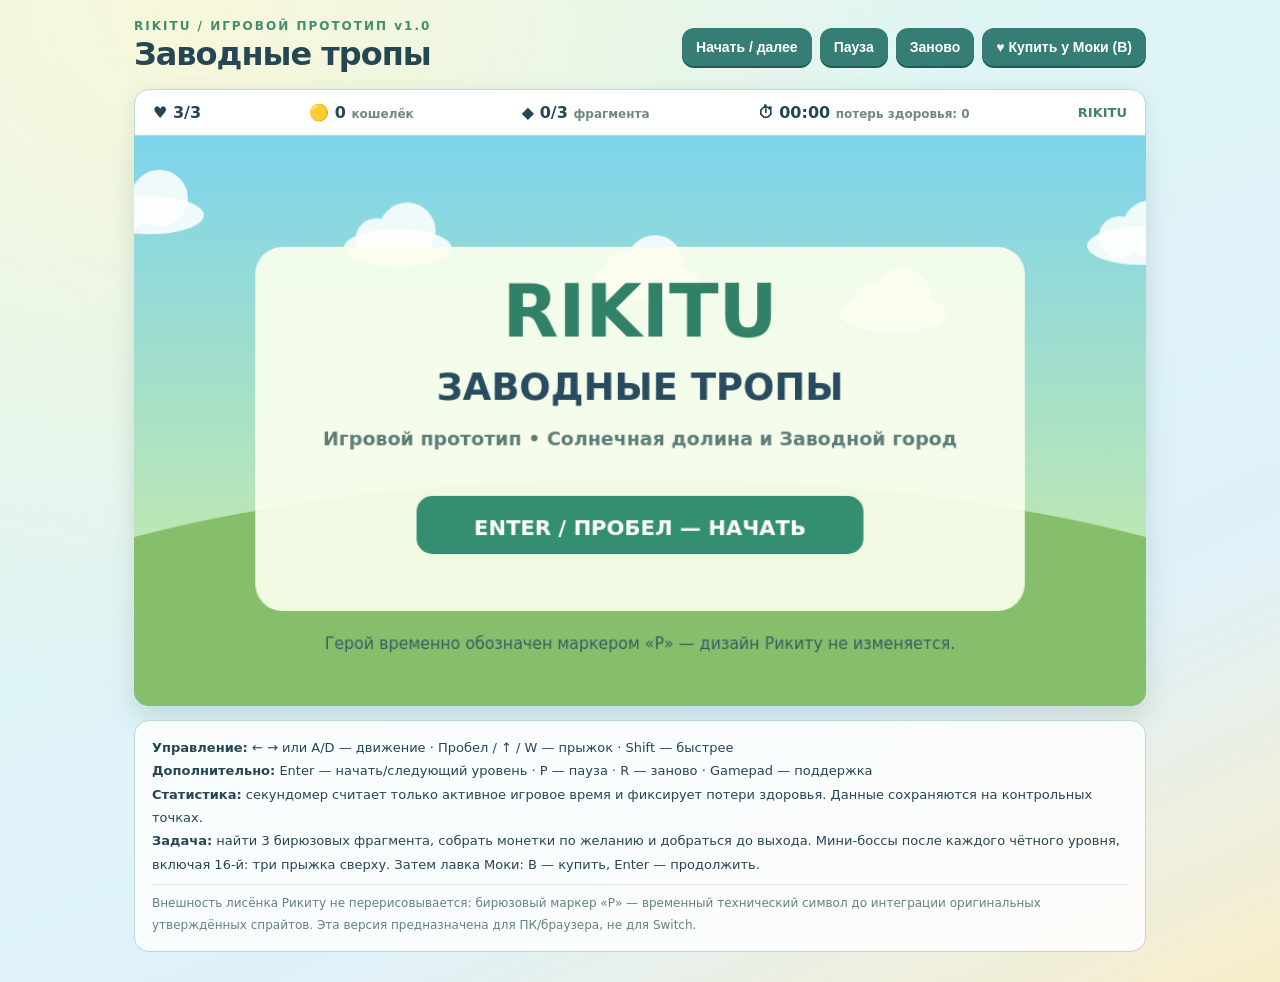
==== commit e62914b1: "Complete 16-stage campaign and epilogue on verified Castle world" ====
--- a/RIKITU_play_now.html
+++ b/RIKITU_play_now.html
@@ -3,7 +3,7 @@
 <head>
 <meta charset="UTF-8"/>
 <meta name="viewport" content="width=device-width, initial-scale=1"/>
-<title>RIKITU: Заводные тропы — игровой прототип v0.11</title>
+<title>RIKITU: Заводные тропы — игровой прототип v1.0</title>
 <style>
 :root{color-scheme:light;font-family:system-ui,-apple-system,BlinkMacSystemFont,'Segoe UI',sans-serif; background:#e8f4ec;color:#254653}
 *{box-sizing:border-box}body{margin:0;min-height:100vh;background:radial-gradient(ellipse at 15% 0%,#f8f7d9,transparent 50%),linear-gradient(155deg,#e0f8ef,#def1fb 70%,#f8edca)}
@@ -14,17 +14,17 @@
 <body>
 <main class="shell">
   <header class="top">
-    <div><div class="eyebrow">RIKITU / ИГРОВОЙ ПРОТОТИП v0.11</div><h1>Заводные тропы</h1></div>
+    <div><div class="eyebrow">RIKITU / ИГРОВОЙ ПРОТОТИП v1.0</div><h1>Заводные тропы</h1></div>
     <div class="topactions"><button id="start">Начать / далее</button><button id="pause">Пауза</button><button id="restart">Заново</button><button id="buy-heart">♥ Купить у Моки (B)</button></div>
   </header>
   <div id="hud" class="hud" aria-live="polite"><span>♥ 3</span><span>🟡 0</span><span>◆ 0/3</span><span>RIKITU</span></div>
-  <div class="stage"><canvas id="game" width="960" height="540" aria-label="Игровой прототип четырнадцати уровней RIKITU"></canvas></div>
+  <div class="stage"><canvas id="game" width="960" height="540" aria-label="Игровой прототип шестнадцати уровней RIKITU"></canvas></div>
   <div class="touchbar" aria-label="Экранное управление"><button data-touch="left">◀</button><button data-touch="right">▶</button><button data-touch="jump">ПРЫЖОК</button></div>
   <div class="help">
     <div><b>Управление:</b> ← → или A/D — движение · Пробел / ↑ / W — прыжок · Shift — быстрее</div>
     <div><b>Дополнительно:</b> Enter — начать/следующий уровень · P — пауза · R — заново · Gamepad — поддержка</div>
     <div><b>Статистика:</b> секундомер считает только активное игровое время и фиксирует потери здоровья. Данные сохраняются на контрольных точках.</div>
-    <div><b>Задача:</b> найти 3 бирюзовых фрагмента, собрать монетки по желанию и добраться до выхода. Мини-боссы после каждого чётного уровня, включая 14-й: три прыжка сверху. Затем лавка Моки: B — купить, Enter — продолжить.</div>
+    <div><b>Задача:</b> найти 3 бирюзовых фрагмента, собрать монетки по желанию и добраться до выхода. Мини-боссы после каждого чётного уровня, включая 16-й: три прыжка сверху. Затем лавка Моки: B — купить, Enter — продолжить.</div>
     <div class="note">Внешность лисёнка Рикиту не перерисовывается: бирюзовый маркер «Р» — временный технический символ до интеграции оригинальных утверждённых спрайтов. Эта версия предназначена для ПК/браузера, не для Switch.</div>
   </div>
 </main>
@@ -285,6 +285,34 @@
       gate:11020,boss:{x:10470,hp:3,name:'Сборочный исполин'},
       startText:'Литейная Сердца: поднимайся на пару, обходи машины и останови Сборочного исполина.',
       endText:'Моториус показал ограничитель скорости. Теперь Сердце дорог можно восстановить безопасно.',decor:'foundry'}
+    ,{name:'Галерея часов',world:'Замок механизмов',width:10300,
+      ground:[[0,1970],[2050,4070],[4150,6120],[6200,8160],[8240,10300]],
+      platforms:[[520,381,205],[1160,380,205],[1750,382,195],[2590,380,210],
+        [3350,383,205],[4480,380,200],[5090,382,205],[5680,380,195],
+        [6620,381,210],[7320,384,190],[8490,380,205],[9090,382,195],[9640,381,205]],
+      clockPads:[[1150,GROUND],[4500,GROUND],[8470,GROUND]],
+      switches:[[2320,GROUND],[6360,GROUND],[8550,GROUND]],
+      fragments:[[1800,345],[5490,343],[9290,343]],checkpoints:[2500,5430,8210],
+      enemies:[{x:870,a:730,b:1050},{x:2810,a:2690,b:3000},{x:4550,a:4420,b:4770},
+        {x:6660,a:6540,b:6900},{x:7960,a:7810,b:8130},{x:9390,a:9260,b:9550}],
+      sections:[[0,'Коридор маятников'],[2580,'Башня циферблатов'],[5250,'Архив времени'],[8220,'Последняя запись']],
+      gate:10120,boss:null,startText:'Галерея часов: циферблаты помогают добраться до записей без таймера.',
+      endText:'Запись 07:12 доказывает: Хроном сам запустил аварийную остановку Сердца дорог.',decor:'gallery'},
+    {name:'Зал Сердца',world:'Замок механизмов',width:11750,
+      ground:[[0,2160],[2240,4490],[4570,6830],[6910,9110],[9190,11750]],
+      platforms:[[520,380,195],[1230,381,200],[1820,383,195],[2860,380,210],
+        [3590,381,205],[4760,382,210],[5550,380,190],[6150,382,195],
+        [7390,381,210],[8120,380,200],[9160,382,195],[9930,380,195],[10740,380,210]],
+      conveyors:[[880,430,330,44],[5070,430,300,-44],[9200,430,310,45]],
+      vents:[[1700,GROUND],[5640,GROUND],[8580,GROUND]],
+      clockPads:[[3310,GROUND],[7410,GROUND]],
+      fragments:[[2020,342],[6200,342],[9950,342]],checkpoints:[2930,6260,9260],
+      enemies:[{x:920,a:780,b:1130},{x:3090,a:2920,b:3310},{x:4850,a:4680,b:5000},
+        {x:6990,a:6870,b:7200},{x:9030,a:8890,b:9120},{x:10120,a:9990,b:10370}],
+      sections:[[0,'Подход к Сердцу'],[3030,'Каналы энергии'],[6000,'Защитный контур'],[9160,'Центральный механизм']],
+      gate:11560,boss:{x:10950,hp:3,name:'Хранитель минут'},
+      startText:'Зал Сердца: собери последнюю шестерёнку и отключи Хранителя минут.',
+      endText:'Рикиту и Хроном запускают безопасное Сердце дорог. Часы идут: 07:13.',decor:'heart'}
   ].map(d=>{
     const coins=[...coinsAlong(d.ground),...platformCoins(d.platforms)];
     let i=0;
@@ -321,6 +349,7 @@
       if(s.mode==='victory'&&s.levelIndex===7&&chapterInfo.length>8)s.mode='between';
       if(s.mode==='victory'&&s.levelIndex===9&&chapterInfo.length>10)s.mode='between';
       if(s.mode==='victory'&&s.levelIndex===11&&chapterInfo.length>12)s.mode='between';
+      if(s.mode==='victory'&&s.levelIndex===13&&chapterInfo.length>14)s.mode='between';
       if(!int(s.wallet)||s.wallet<0||s.wallet>chapterInfo.length*C.SETTINGS.coinsPerStage)return null;
       if(!int(s.purchased)||s.purchased<0||s.purchased>4||s.purchased>C.unlockedUpgrades(s.levelIndex+1))return null;
       if(!Array.isArray(s.fragments)||!Array.isArray(s.coins)||!Array.isArray(s.switches))return null;
@@ -609,6 +638,8 @@
     else if(level?.decor==='mine'){gradient.addColorStop(0,'#788a91');gradient.addColorStop(1,'#d7bca6');}
     else if(level?.decor==='gardens'){gradient.addColorStop(0,'#a5bccc');gradient.addColorStop(1,'#e9e8bf');}
     else if(level?.decor==='foundry'){gradient.addColorStop(0,'#758296');gradient.addColorStop(1,'#e7b997');}
+    else if(level?.decor==='gallery'){gradient.addColorStop(0,'#878cbe');gradient.addColorStop(1,'#f5dfbb');}
+    else if(level?.decor==='heart'){gradient.addColorStop(0,'#576e9b');gradient.addColorStop(1,'#d8abc3');}
     else {gradient.addColorStop(0,'#8bdaf3');gradient.addColorStop(1,'#fbf8d5');}
     ctx.fillStyle=gradient;ctx.fillRect(0,0,W,H);
     ctx.fillStyle='#fff7ba';ctx.beginPath();ctx.arc(800-cam*.03,89,42,0,Math.PI*2);ctx.fill();
@@ -637,7 +668,7 @@
       }
       ctx.restore();
     }
-    if(level?.decor==='gardens'||level?.decor==='foundry'){
+    if(['gardens','foundry','gallery','heart'].includes(level?.decor)){
       ctx.save();ctx.translate(-cam*.24,0);
       for(let x=-350;x<level.width+W;x+=410){
         rounded(x+60,240,205,230,12,level.decor==='gardens'?'#8496a8':'#8f7c7f');
@@ -826,7 +857,7 @@
         overlay('МОКИ — ЛАВКА СЕРДЕЦ',lines,'ENTER — ПРОДОЛЖИТЬ');
         text('♥',745,180,33,'#d75f6d','center');
       }
-      else if(mode==='victory')overlay('ЗАМОК МЕХАНИЗМОВ — ПЕРВАЯ ЧАСТЬ ПРОЙДЕНА!',['Восстановлено четырнадцать маршрутных шестерёнок.',`Последний уровень: ${formatClock(stageSeconds)} · попаданий: ${stageHits}`,'Регулятор Моториуса готов. Осталась Галерея часов.'],'ENTER — СЫГРАТЬ СНОВА');
+      else if(mode==='victory')overlay('СЕРДЦЕ ДОРОГ СПАСЕНО!',['Хроном остановил механизм, чтобы не допустить катастрофы.','Рикиту собрал 48 фрагментов и установил регулятор Моториуса.','Часы снова идут: 07:13. Королевство объединено!',`Последний уровень: ${formatClock(stageSeconds)} · попаданий: ${stageHits}`],'ENTER — НАЧАТЬ НОВУЮ ИГРУ');
     }
   }
   function togglePause(){if(mode==='playing'){mode='paused'}else if(mode==='paused'){mode='playing'}}
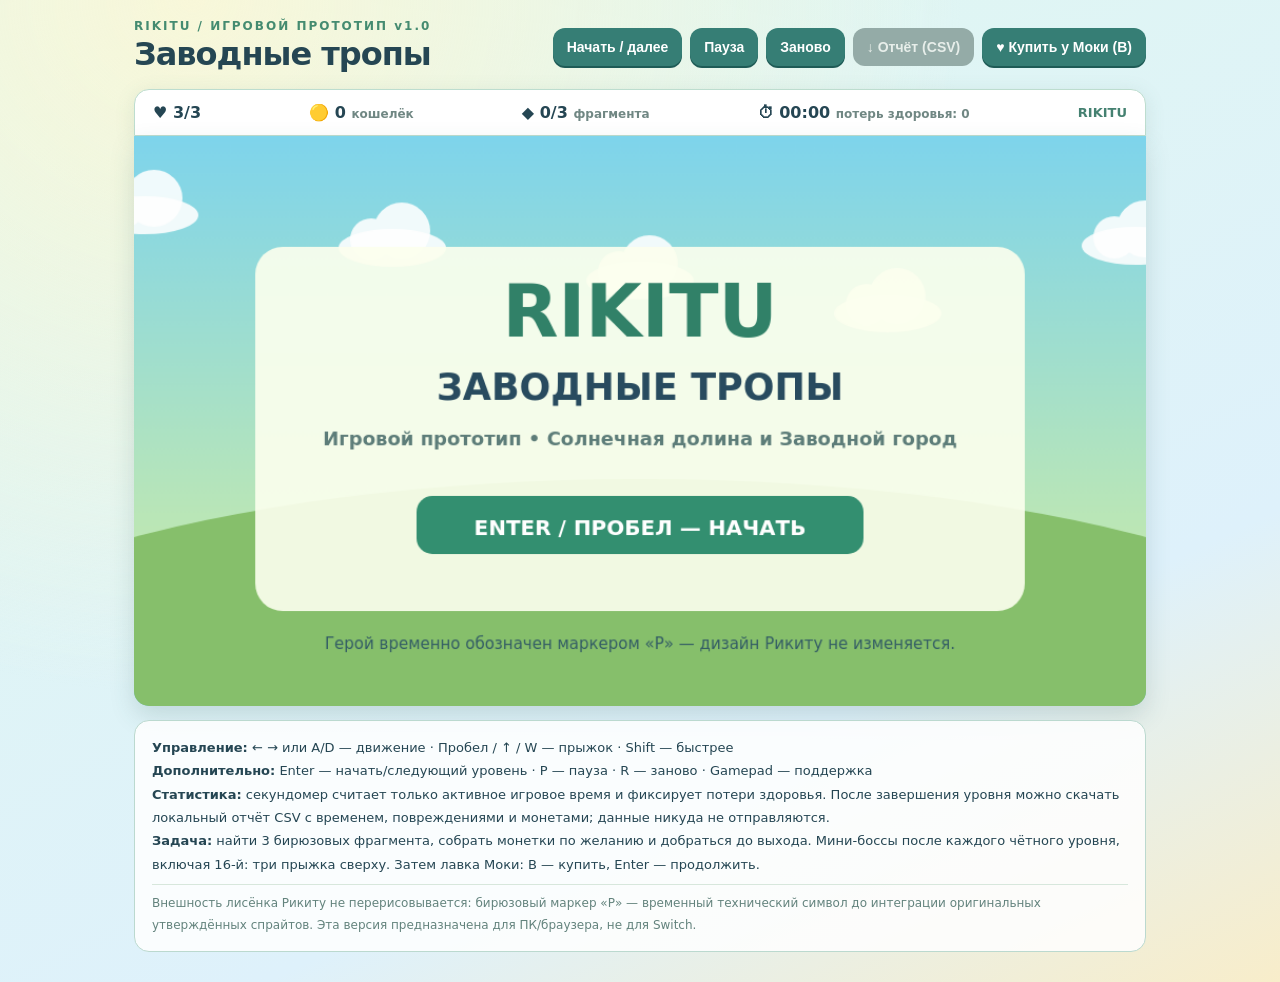
==== commit 5b35dfa4: "Add local CSV pacing report export and Playwright regression" ====
--- a/RIKITU_play_now.html
+++ b/RIKITU_play_now.html
@@ -7,7 +7,7 @@
 <style>
 :root{color-scheme:light;font-family:system-ui,-apple-system,BlinkMacSystemFont,'Segoe UI',sans-serif; background:#e8f4ec;color:#254653}
 *{box-sizing:border-box}body{margin:0;min-height:100vh;background:radial-gradient(ellipse at 15% 0%,#f8f7d9,transparent 50%),linear-gradient(155deg,#e0f8ef,#def1fb 70%,#f8edca)}
-.shell{margin:auto;max-width:1060px;padding:19px 24px 30px}.top{display:flex;gap:10px;align-items:center;justify-content:space-between;flex-wrap:wrap;margin-bottom:14px}.eyebrow{font-size:12px;font-weight:900;letter-spacing:2px;color:#448b70}h1{margin:3px 0;font-size:32px;line-height:1.14;letter-spacing:-1px}.topactions{display:flex;gap:8px;flex-wrap:wrap}button{border:none;cursor:pointer;border-radius:12px;background:#367e75;color:#fff;font-size:14px;font-weight:800;padding:11px 14px;box-shadow:0 2px 0 #1e5b56}button:hover{background:#2c695f}button:active{transform:translateY(1px);box-shadow:0 1px 0 #1e5b56}.hud{display:flex;flex-wrap:wrap;justify-content:space-between;gap:12px;padding:13px 18px;align-items:center;background:#fff;box-shadow:0 4px 20px #56756622;border:1px solid #bdddcf;border-radius:15px 15px 0 0;font-weight:900}.hud span{white-space:nowrap}.hud span small{color:#708783;font-size:12px;font-weight:600}.hud .level-mark{color:#458171;font-size:13px}.stage{overflow:hidden;background:#76c4df;border-radius:0 0 15px 15px;box-shadow:0 10px 24px #2e58552b}canvas{display:block;width:100%;height:auto;aspect-ratio:16/9;image-rendering:auto}.help{margin-top:14px;background:#ffffffd9;padding:15px 17px;border:1px solid #bbd9cf;border-radius:15px;font-size:13px;line-height:1.8}.note{margin-top:8px;border-top:1px solid #d7e7dc;padding-top:8px;color:#63837d;font-size:12px}.touchbar{display:flex;gap:10px;justify-content:center;margin:12px 0 0;touch-action:none}.touchbar button{font-size:17px;min-width:88px;padding:15px}.touchbar button:last-child{min-width:165px;background:#c68043}@media(min-width:1024px){.touchbar{display:none}}@media(max-width:600px){.shell{padding:8px 8px 30px}h1{font-size:27px}.topactions button{font-size:11px;padding:9px}.hud{gap:5px;padding:10px 8px;font-size:13px}.hud .level-mark{font-size:10px}.help{font-size:12px}.note{font-size:11px}}
+.shell{margin:auto;max-width:1060px;padding:19px 24px 30px}.top{display:flex;gap:10px;align-items:center;justify-content:space-between;flex-wrap:wrap;margin-bottom:14px}.eyebrow{font-size:12px;font-weight:900;letter-spacing:2px;color:#448b70}h1{margin:3px 0;font-size:32px;line-height:1.14;letter-spacing:-1px}.topactions{display:flex;gap:8px;flex-wrap:wrap}button{border:none;cursor:pointer;border-radius:12px;background:#367e75;color:#fff;font-size:14px;font-weight:800;padding:11px 14px;box-shadow:0 2px 0 #1e5b56}button:hover{background:#2c695f}button:disabled{background:#94aba7;color:#e7eeea;cursor:not-allowed;box-shadow:none}button:active{transform:translateY(1px);box-shadow:0 1px 0 #1e5b56}.hud{display:flex;flex-wrap:wrap;justify-content:space-between;gap:12px;padding:13px 18px;align-items:center;background:#fff;box-shadow:0 4px 20px #56756622;border:1px solid #bdddcf;border-radius:15px 15px 0 0;font-weight:900}.hud span{white-space:nowrap}.hud span small{color:#708783;font-size:12px;font-weight:600}.hud .level-mark{color:#458171;font-size:13px}.stage{overflow:hidden;background:#76c4df;border-radius:0 0 15px 15px;box-shadow:0 10px 24px #2e58552b}canvas{display:block;width:100%;height:auto;aspect-ratio:16/9;image-rendering:auto}.help{margin-top:14px;background:#ffffffd9;padding:15px 17px;border:1px solid #bbd9cf;border-radius:15px;font-size:13px;line-height:1.8}.note{margin-top:8px;border-top:1px solid #d7e7dc;padding-top:8px;color:#63837d;font-size:12px}.touchbar{display:flex;gap:10px;justify-content:center;margin:12px 0 0;touch-action:none}.touchbar button{font-size:17px;min-width:88px;padding:15px}.touchbar button:last-child{min-width:165px;background:#c68043}@media(min-width:1024px){.touchbar{display:none}}@media(max-width:600px){.shell{padding:8px 8px 30px}h1{font-size:27px}.topactions button{font-size:11px;padding:9px}.hud{gap:5px;padding:10px 8px;font-size:13px}.hud .level-mark{font-size:10px}.help{font-size:12px}.note{font-size:11px}}
 
 </style>
 </head>
@@ -15,7 +15,7 @@
 <main class="shell">
   <header class="top">
     <div><div class="eyebrow">RIKITU / ИГРОВОЙ ПРОТОТИП v1.0</div><h1>Заводные тропы</h1></div>
-    <div class="topactions"><button id="start">Начать / далее</button><button id="pause">Пауза</button><button id="restart">Заново</button><button id="buy-heart">♥ Купить у Моки (B)</button></div>
+    <div class="topactions"><button id="start">Начать / далее</button><button id="pause">Пауза</button><button id="restart">Заново</button><button id="export-results" disabled title="Отчёт появится после прохождения первого уровня">↓ Отчёт (CSV)</button><button id="buy-heart">♥ Купить у Моки (B)</button></div>
   </header>
   <div id="hud" class="hud" aria-live="polite"><span>♥ 3</span><span>🟡 0</span><span>◆ 0/3</span><span>RIKITU</span></div>
   <div class="stage"><canvas id="game" width="960" height="540" aria-label="Игровой прототип шестнадцати уровней RIKITU"></canvas></div>
@@ -23,7 +23,7 @@
   <div class="help">
     <div><b>Управление:</b> ← → или A/D — движение · Пробел / ↑ / W — прыжок · Shift — быстрее</div>
     <div><b>Дополнительно:</b> Enter — начать/следующий уровень · P — пауза · R — заново · Gamepad — поддержка</div>
-    <div><b>Статистика:</b> секундомер считает только активное игровое время и фиксирует потери здоровья. Данные сохраняются на контрольных точках.</div>
+    <div><b>Статистика:</b> секундомер считает только активное игровое время и фиксирует потери здоровья. После завершения уровня можно скачать локальный отчёт CSV с временем, повреждениями и монетами; данные никуда не отправляются.</div>
     <div><b>Задача:</b> найти 3 бирюзовых фрагмента, собрать монетки по желанию и добраться до выхода. Мини-боссы после каждого чётного уровня, включая 16-й: три прыжка сверху. Затем лавка Моки: B — купить, Enter — продолжить.</div>
     <div class="note">Внешность лисёнка Рикиту не перерисовывается: бирюзовый маркер «Р» — временный технический символ до интеграции оригинальных утверждённых спрайтов. Эта версия предназначена для ПК/браузера, не для Switch.</div>
   </div>
@@ -442,6 +442,7 @@
     const fragmentCount=level?.fragments.filter(x=>x.got).length||0;
     const h=document.querySelector('#hud');
     h.innerHTML=`<span>♥ ${p?p.hearts:3}/${lifeCapacity()}</span><span>🟡 ${allCoins} <small>кошелёк</small></span><span>◆ ${fragmentCount}/3 <small>фрагмента</small></span><span>⏱ ${formatClock(stageSeconds)} <small>потерь здоровья: ${stageHits}</small></span><span class="level-mark">${level ? `${levelIndex+1}/${chapterInfo.length} — ${level.name} · ${Math.min(100,Math.round((p?.x||0)/level.width*100))}%` : 'RIKITU'}</span>`;
+    document.querySelector('#export-results').disabled=stageRecords.length===0;
   }
   function announce(t,time=2.5){toast=t;toastTime=time;}
   function damage(){
@@ -597,7 +598,7 @@
         if(!stageRecords.some(r=>r.stage===levelIndex+1))
           stageRecords.push({stage:levelIndex+1,seconds:Math.round(stageSeconds*10)/10,hits:stageHits,coins:stageCoins});
         storyText=level.endText; if(C.isShopStage(levelIndex+1)){mode='shop';shopStage=levelIndex+1;} else mode=levelIndex===chapterInfo.length-1?'victory':'between';
-        persist();
+        updateHud();persist();
       } else if(toastTime<=0){
         const missing=level.fragments.filter(x=>!x.got);
         if(missing.length){
@@ -870,6 +871,24 @@
     announce(`Спасибо, Моки! Теперь ${lifeCapacity()} сердечка здоровья!`,2.3);
     updateHud();persist();return true;
   }
+  function exportStageResults(){
+    if(!stageRecords.length)return false;
+    const rows=[['Уровень','Название','Тип','Секунды','Попадания','Монеты из 90','Цель от, с','Цель до, с','Сравнение']];
+    for(const r of [...stageRecords].sort((a,b)=>a.stage-b.stage)){
+      const bossStage=r.stage%2===0;
+      const min=bossStage?480:360,max=bossStage?600:480;
+      const verdict=r.seconds<min?'Ниже цели':r.seconds>max?'Выше цели':'В пределах цели';
+      rows.push([r.stage,chapterInfo[r.stage-1].name,bossStage?'С мини-боссом':'Обычный',
+        r.seconds,r.hits,r.coins,min,max,verdict]);
+    }
+    const quote=v=>'"'+String(v).replace(/"/g,'""')+'"';
+    const csv='\uFEFF'+rows.map(row=>row.map(quote).join(';')).join('\r\n')+'\r\n';
+    const url=URL.createObjectURL(new Blob([csv],{type:'text/csv;charset=utf-8'}));
+    const a=document.createElement('a');a.href=url;a.download='RIKITU_stage_results.csv';
+    document.body.appendChild(a);a.click();a.remove();
+    setTimeout(()=>URL.revokeObjectURL(url),1000);
+    return true;
+  }
   function resetCampaign(){try{localStorage.removeItem(SAVE_KEY)}catch(e){}startupSave=null;allCoins=0;purchasedHearts=0;shopStage=0;stageRecords=[];newLevel(0);}
   function act(){
     if(mode==='title'){if(!resume())resetCampaign();}
@@ -894,6 +913,7 @@
   document.querySelector('#start').addEventListener('click',act);
   document.querySelector('#pause').addEventListener('click',togglePause);
   document.querySelector('#restart').addEventListener('click',resetCampaign);
+  document.querySelector('#export-results').addEventListener('click',exportStageResults);
   document.querySelector('#buy-heart').addEventListener('click',buyUpgrade);
   document.querySelectorAll('[data-touch]').forEach(btn=>{
     const dir=btn.getAttribute('data-touch');
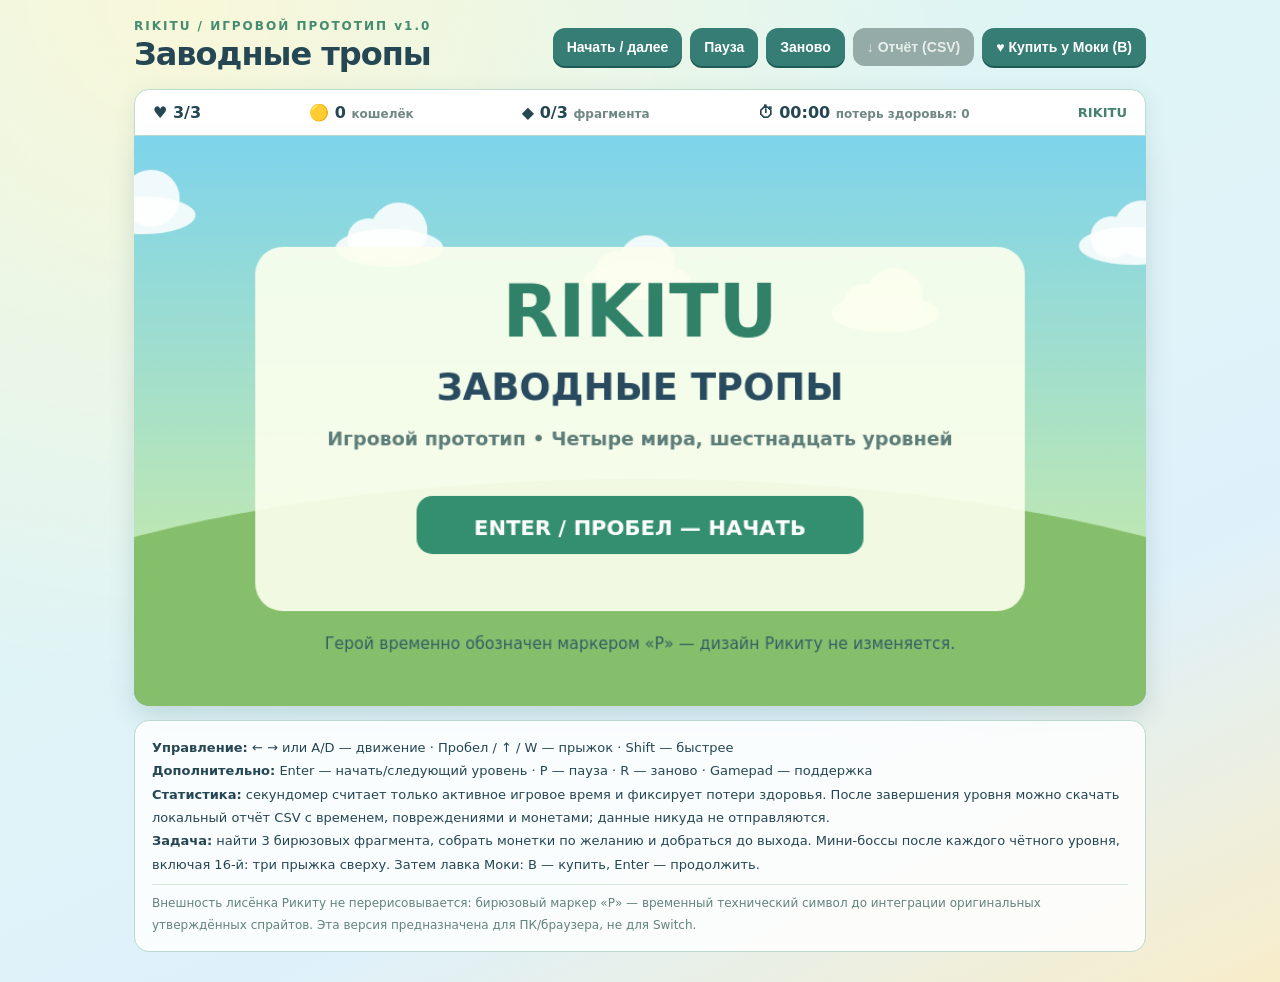
==== commit 095964f7: "Deduplicate queued branch CI runs and refresh four-world title" ====
--- a/RIKITU_play_now.html
+++ b/RIKITU_play_now.html
@@ -837,7 +837,7 @@
       rounded(115,105,730,345,26,'rgba(252,255,238,.91)');
       text('RIKITU',480,190,69,'#318168','center','900');
       text('ЗАВОДНЫЕ ТРОПЫ',480,250,35,'#284b5f','center','850');
-      text('Игровой прототип • Солнечная долина и Заводной город',480,293,18,'#5d7d79','center','600');
+      text('Игровой прототип • Четыре мира, шестнадцать уровней',480,293,18,'#5d7d79','center','600');
       rounded(268,341,424,55,15,'#338f70');text(startupSave?'ENTER — ПРОДОЛЖИТЬ':'ENTER / ПРОБЕЛ — НАЧАТЬ',480,378,20,'#fff','center');
       text('Герой временно обозначен маркером «Р» — дизайн Рикиту не изменяется.',480,486,15,'#345e65','center','500');
     } else {
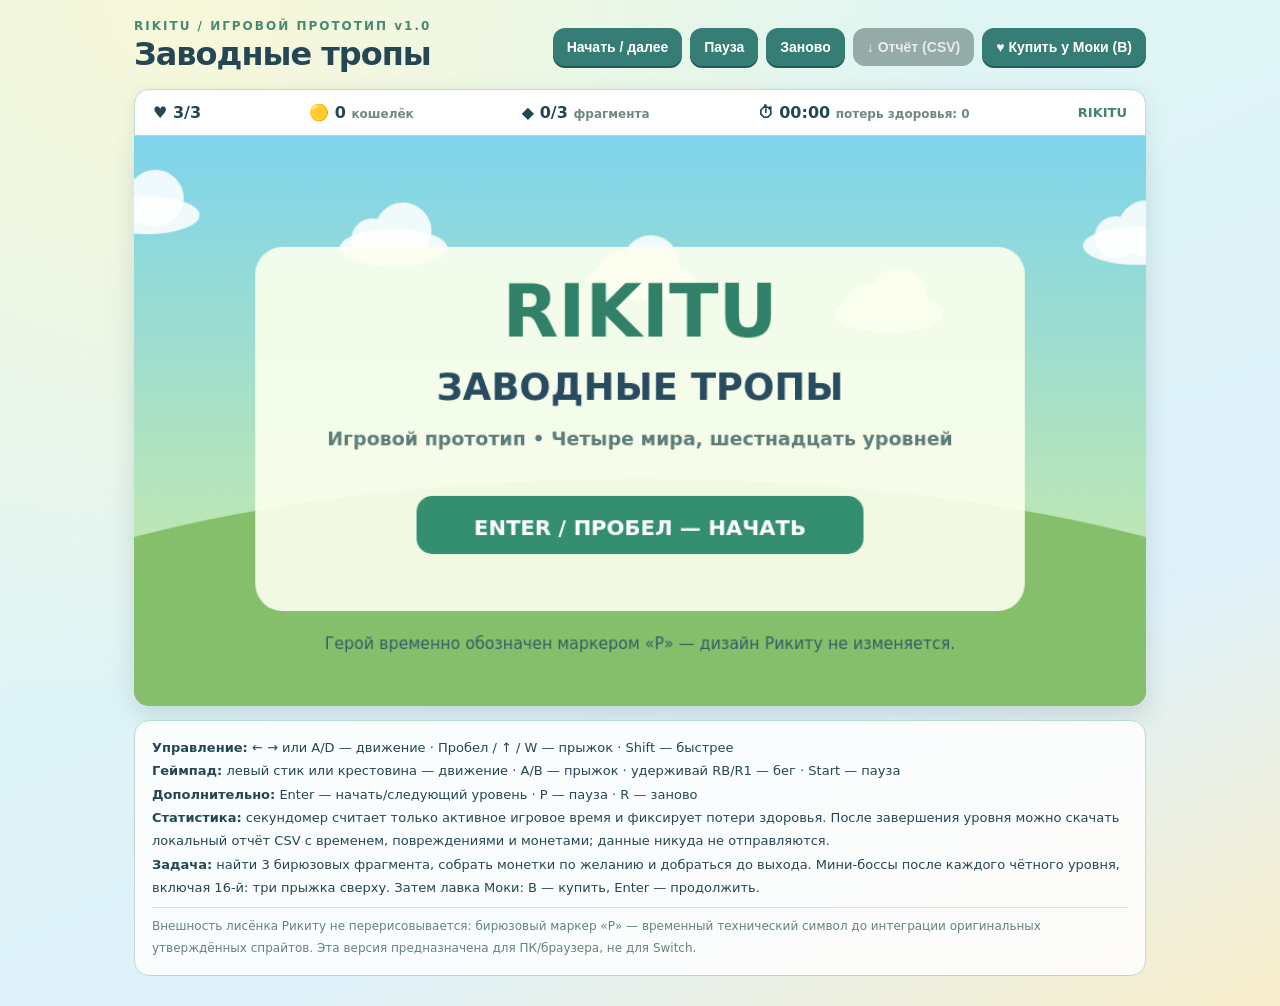
==== commit 9877fa0f: "Stage177: regenerate standalone browser build from source" ====
--- a/RIKITU_play_now.html
+++ b/RIKITU_play_now.html
@@ -22,7 +22,8 @@
   <div class="touchbar" aria-label="Экранное управление"><button data-touch="left">◀</button><button data-touch="right">▶</button><button data-touch="jump">ПРЫЖОК</button></div>
   <div class="help">
     <div><b>Управление:</b> ← → или A/D — движение · Пробел / ↑ / W — прыжок · Shift — быстрее</div>
-    <div><b>Дополнительно:</b> Enter — начать/следующий уровень · P — пауза · R — заново · Gamepad — поддержка</div>
+    <div><b>Геймпад:</b> левый стик или крестовина — движение · A/B — прыжок · удерживай RB/R1 — бег · Start — пауза</div>
+    <div><b>Дополнительно:</b> Enter — начать/следующий уровень · P — пауза · R — заново</div>
     <div><b>Статистика:</b> секундомер считает только активное игровое время и фиксирует потери здоровья. После завершения уровня можно скачать локальный отчёт CSV с временем, повреждениями и монетами; данные никуда не отправляются.</div>
     <div><b>Задача:</b> найти 3 бирюзовых фрагмента, собрать монетки по желанию и добраться до выхода. Мини-боссы после каждого чётного уровня, включая 16-й: три прыжка сверху. Затем лавка Моки: B — купить, Enter — продолжить.</div>
     <div class="note">Внешность лисёнка Рикиту не перерисовывается: бирюзовый маркер «Р» — временный технический символ до интеграции оригинальных утверждённых спрайтов. Эта версия предназначена для ПК/браузера, не для Switch.</div>
@@ -458,12 +459,17 @@
     // Collected parts and coins persist, to keep the game accessible.
   }
   function jumpPressed(){return keys.has('Space')||keys.has('ArrowUp')||keys.has('KeyW')||touch.jump||gamepadJump;}
-  let gamepadJump=false,gamepadX=0,gamepadPause=false,previousJump=false;
+  let gamepadJump=false,gamepadX=0,gamepadRun=false,gamepadPause=false,previousJump=false;
   function readGamepad(){
     let pads=[];try{pads=navigator.getGamepads?navigator.getGamepads():[];}catch(e){}
     const gp=Array.from(pads).find(g=>g&&g.connected);
     gamepadX=gp?gp.axes[0]||0:0;
+    // Standard Gamepad mapping: D-pad left/right override a neutral or analog stick axis.
+    const dpadLeft=!!(gp&&gp.buttons[14]?.pressed);
+    const dpadRight=!!(gp&&gp.buttons[15]?.pressed);
+    if(dpadLeft!==dpadRight)gamepadX=dpadLeft?-1:1;
     gamepadJump=!!(gp&&(gp.buttons[0]?.pressed||gp.buttons[1]?.pressed));
+    gamepadRun=!!(gp&&gp.buttons[5]?.pressed); // RB/R1, held for faster movement.
     const pause=!!(gp&&gp.buttons[9]?.pressed);
     if(pause&&!gamepadPause)togglePause(); gamepadPause=pause;
   }
@@ -476,7 +482,7 @@
     p.inv=Math.max(0,p.inv-dt);
     const left=keys.has('ArrowLeft')||keys.has('KeyA')||touch.left||gamepadX<-.30;
     const right=keys.has('ArrowRight')||keys.has('KeyD')||touch.right||gamepadX>.30;
-    p.vx=((right?1:0)-(left?1:0))*(keys.has('ShiftLeft')?d.runSpeed:d.walkSpeed);
+    p.vx=((right?1:0)-(left?1:0))*((keys.has('ShiftLeft')||gamepadRun)?d.runSpeed:d.walkSpeed);
     if(p.vx)p.facing=Math.sign(p.vx);
     const jumpNow=jumpPressed();
     p.jumpBuffer=(jumpNow&&!previousJump)?d.jumpBuffer:Math.max(0,p.jumpBuffer-dt);
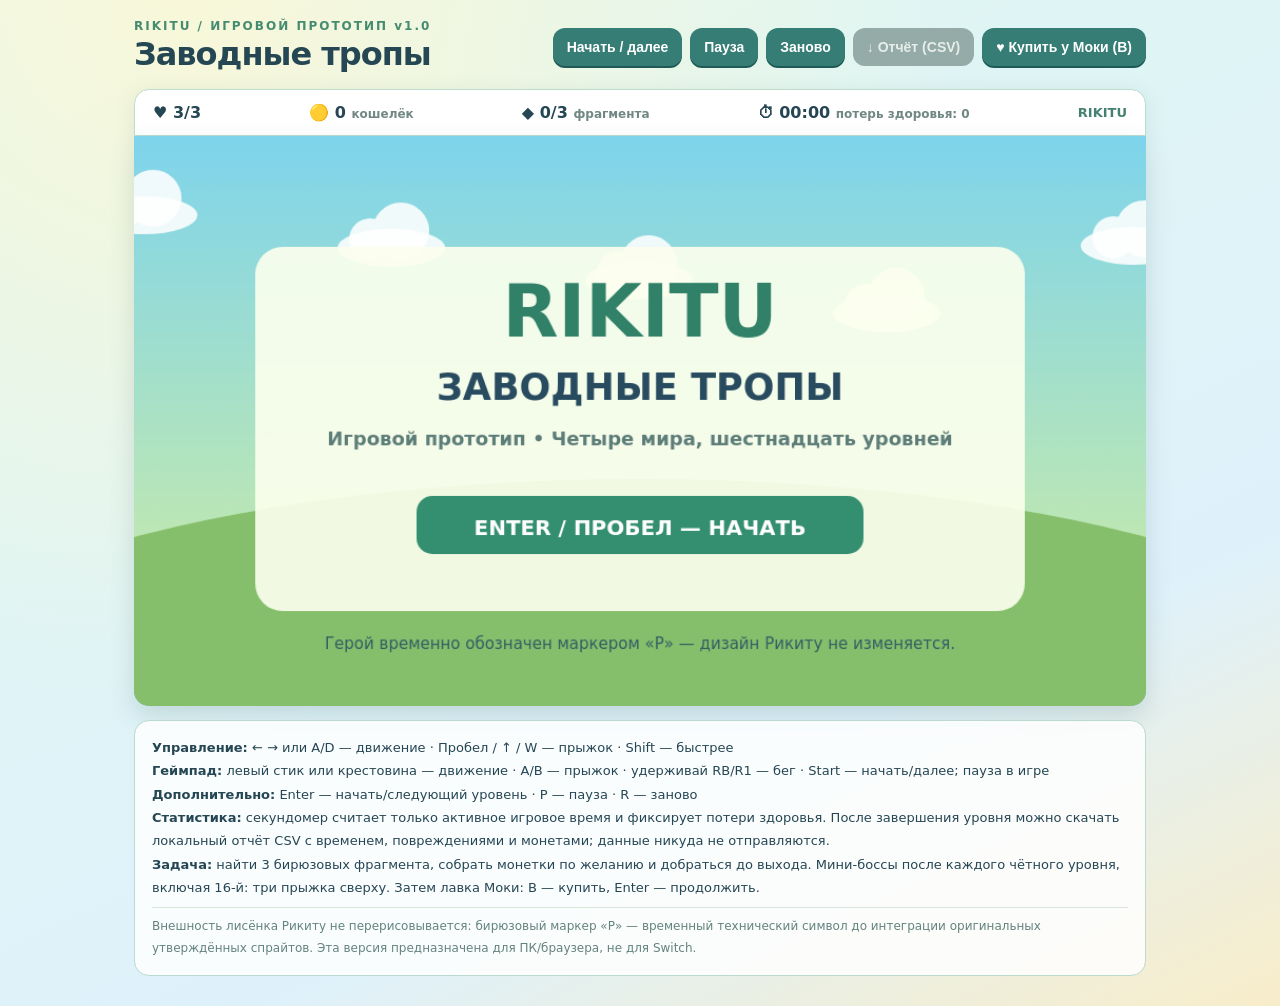
==== commit cb9d7a1c: "Stage177: regenerate standalone with controller-only start and run" ====
--- a/RIKITU_play_now.html
+++ b/RIKITU_play_now.html
@@ -22,7 +22,7 @@
   <div class="touchbar" aria-label="Экранное управление"><button data-touch="left">◀</button><button data-touch="right">▶</button><button data-touch="jump">ПРЫЖОК</button></div>
   <div class="help">
     <div><b>Управление:</b> ← → или A/D — движение · Пробел / ↑ / W — прыжок · Shift — быстрее</div>
-    <div><b>Геймпад:</b> левый стик или крестовина — движение · A/B — прыжок · удерживай RB/R1 — бег · Start — пауза</div>
+    <div><b>Геймпад:</b> левый стик или крестовина — движение · A/B — прыжок · удерживай RB/R1 — бег · Start — начать/далее; пауза в игре</div>
     <div><b>Дополнительно:</b> Enter — начать/следующий уровень · P — пауза · R — заново</div>
     <div><b>Статистика:</b> секундомер считает только активное игровое время и фиксирует потери здоровья. После завершения уровня можно скачать локальный отчёт CSV с временем, повреждениями и монетами; данные никуда не отправляются.</div>
     <div><b>Задача:</b> найти 3 бирюзовых фрагмента, собрать монетки по желанию и добраться до выхода. Мини-боссы после каждого чётного уровня, включая 16-й: три прыжка сверху. Затем лавка Моки: B — купить, Enter — продолжить.</div>
@@ -471,7 +471,11 @@
     gamepadJump=!!(gp&&(gp.buttons[0]?.pressed||gp.buttons[1]?.pressed));
     gamepadRun=!!(gp&&gp.buttons[5]?.pressed); // RB/R1, held for faster movement.
     const pause=!!(gp&&gp.buttons[9]?.pressed);
-    if(pause&&!gamepadPause)togglePause(); gamepadPause=pause;
+    if(pause&&!gamepadPause){
+      if(mode==='playing'||mode==='paused')togglePause();
+      else act();
+    }
+    gamepadPause=pause;
   }
   function update(dt){
     frame++;readGamepad();
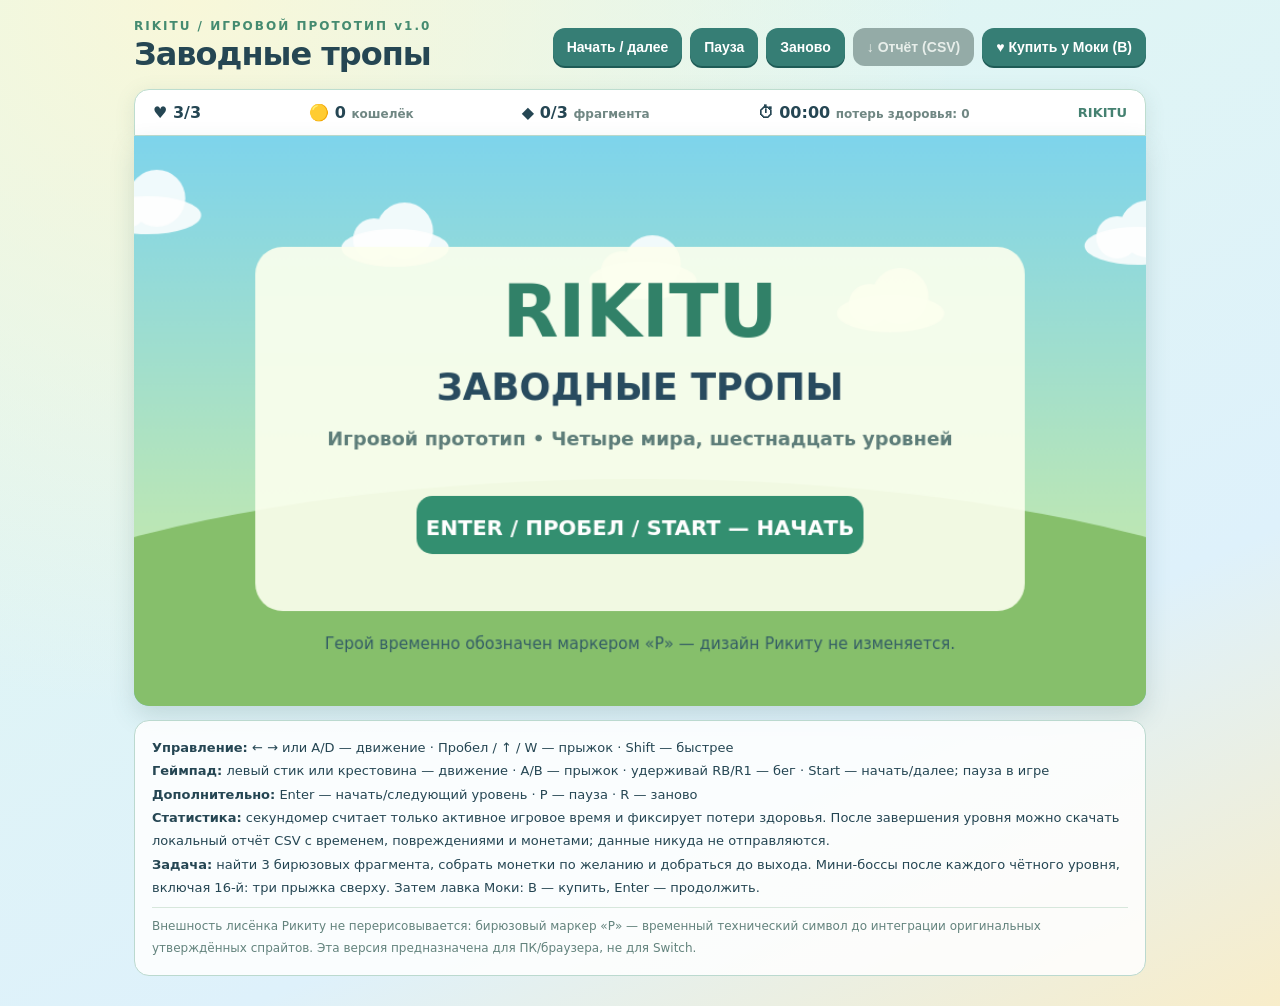
==== commit 225909dd: "Stage177: show controller Start in title and level/menu prompts" ====
--- a/RIKITU_play_now.html
+++ b/RIKITU_play_now.html
@@ -848,12 +848,12 @@
       text('RIKITU',480,190,69,'#318168','center','900');
       text('ЗАВОДНЫЕ ТРОПЫ',480,250,35,'#284b5f','center','850');
       text('Игровой прототип • Четыре мира, шестнадцать уровней',480,293,18,'#5d7d79','center','600');
-      rounded(268,341,424,55,15,'#338f70');text(startupSave?'ENTER — ПРОДОЛЖИТЬ':'ENTER / ПРОБЕЛ — НАЧАТЬ',480,378,20,'#fff','center');
+      rounded(268,341,424,55,15,'#338f70');text(startupSave?'ENTER / START — ПРОДОЛЖИТЬ':'ENTER / ПРОБЕЛ / START — НАЧАТЬ',480,378,20,'#fff','center');
       text('Герой временно обозначен маркером «Р» — дизайн Рикиту не изменяется.',480,486,15,'#345e65','center','500');
     } else {
       drawWorld();
       if(mode==='paused')overlay('ПАУЗА',['Игра остановлена.','P — продолжить • R — начать заново'],'P — ПРОДОЛЖИТЬ');
-      else if(mode==='between')overlay('УРОВЕНЬ ПРОЙДЕН!',[level.endText,`Время: ${formatClock(stageSeconds)} · попаданий: ${stageHits} · монет: ${stageCoins}/90`,`Следующий уровень: ${chapterInfo[levelIndex+1].name}`],`ENTER — УРОВЕНЬ ${levelIndex+2}`);
+      else if(mode==='between')overlay('УРОВЕНЬ ПРОЙДЕН!',[level.endText,`Время: ${formatClock(stageSeconds)} · попаданий: ${stageHits} · монет: ${stageCoins}/90`,`Следующий уровень: ${chapterInfo[levelIndex+1].name}`],`ENTER / START — УРОВЕНЬ ${levelIndex+2}`);
       else if(mode==='shop'){
         const offer=C.nextHeartPurchase(shopStage,purchasedHearts,allCoins);
         const n=C.unlockedUpgrades(shopStage);
@@ -865,10 +865,10 @@
           lines.push(offer.available?'B — КУПИТЬ СЕРДЕЧКО':'Монет пока не хватает — покупку можно отложить!');
         }else if(lifeCapacity()===7)lines.push('Получены все семь сердечек!');
         else lines.push('Следующее сердечко станет доступно в следующем мире.');
-        overlay('МОКИ — ЛАВКА СЕРДЕЦ',lines,'ENTER — ПРОДОЛЖИТЬ');
+        overlay('МОКИ — ЛАВКА СЕРДЕЦ',lines,'ENTER / START — ПРОДОЛЖИТЬ');
         text('♥',745,180,33,'#d75f6d','center');
       }
-      else if(mode==='victory')overlay('СЕРДЦЕ ДОРОГ СПАСЕНО!',['Хроном остановил механизм, чтобы не допустить катастрофы.','Рикиту собрал 48 фрагментов и установил регулятор Моториуса.','Часы снова идут: 07:13. Королевство объединено!',`Последний уровень: ${formatClock(stageSeconds)} · попаданий: ${stageHits}`],'ENTER — НАЧАТЬ НОВУЮ ИГРУ');
+      else if(mode==='victory')overlay('СЕРДЦЕ ДОРОГ СПАСЕНО!',['Хроном остановил механизм, чтобы не допустить катастрофы.','Рикиту собрал 48 фрагментов и установил регулятор Моториуса.','Часы снова идут: 07:13. Королевство объединено!',`Последний уровень: ${formatClock(stageSeconds)} · попаданий: ${stageHits}`],'ENTER / START — НАЧАТЬ НОВУЮ ИГРУ');
     }
   }
   function togglePause(){if(mode==='playing'){mode='paused'}else if(mode==='paused'){mode='playing'}}
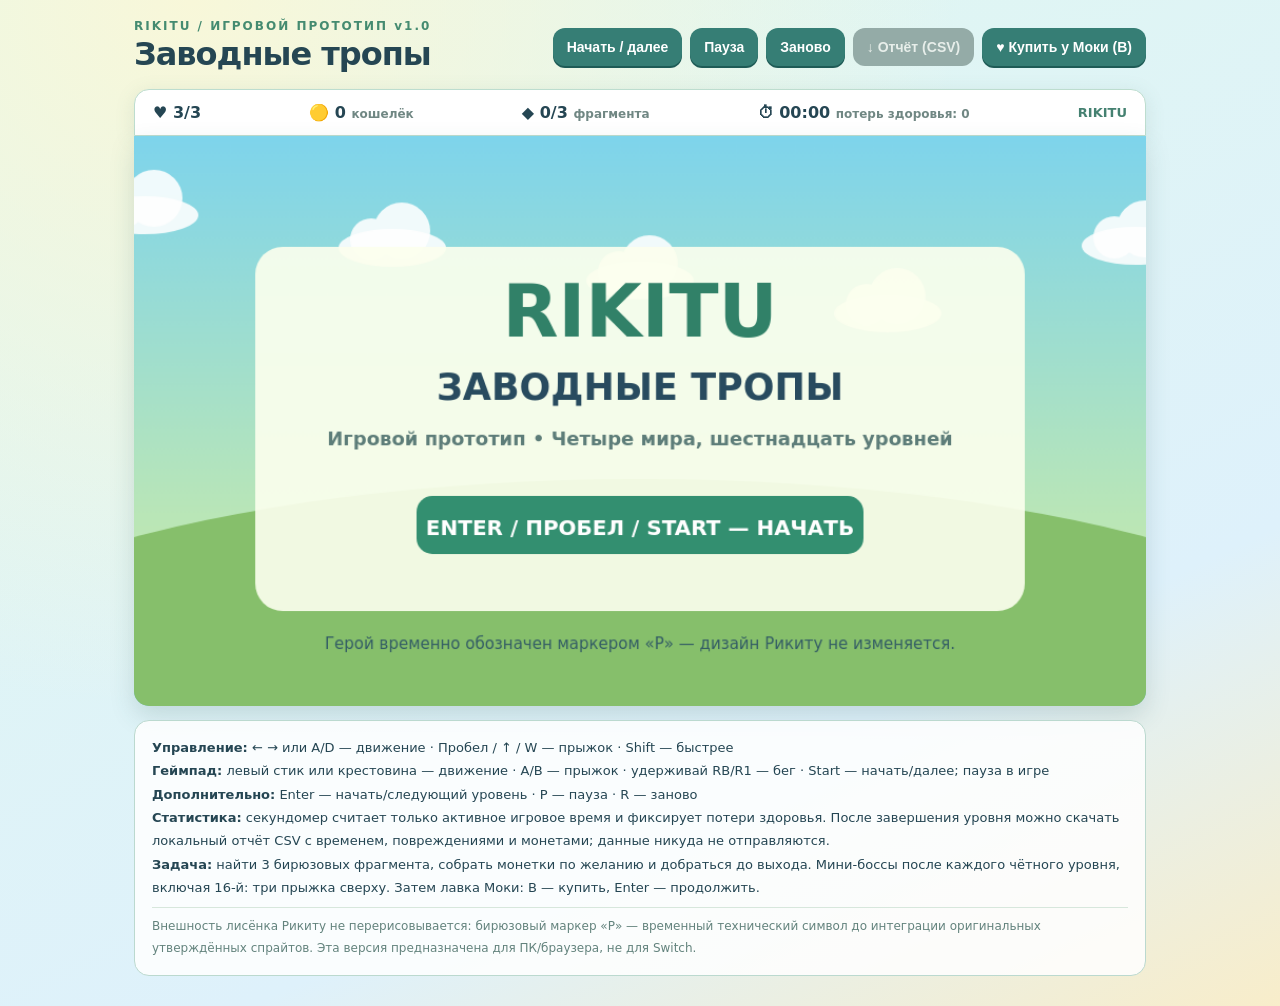
==== commit 3885b796: "Stage177: make contradictory D-pad input override analog axis to neutral" ====
--- a/RIKITU_play_now.html
+++ b/RIKITU_play_now.html
@@ -467,7 +467,7 @@
     // Standard Gamepad mapping: D-pad left/right override a neutral or analog stick axis.
     const dpadLeft=!!(gp&&gp.buttons[14]?.pressed);
     const dpadRight=!!(gp&&gp.buttons[15]?.pressed);
-    if(dpadLeft!==dpadRight)gamepadX=dpadLeft?-1:1;
+    if(dpadLeft||dpadRight)gamepadX=dpadLeft===dpadRight?0:(dpadLeft?-1:1);
     gamepadJump=!!(gp&&(gp.buttons[0]?.pressed||gp.buttons[1]?.pressed));
     gamepadRun=!!(gp&&gp.buttons[5]?.pressed); // RB/R1, held for faster movement.
     const pause=!!(gp&&gp.buttons[9]?.pressed);
